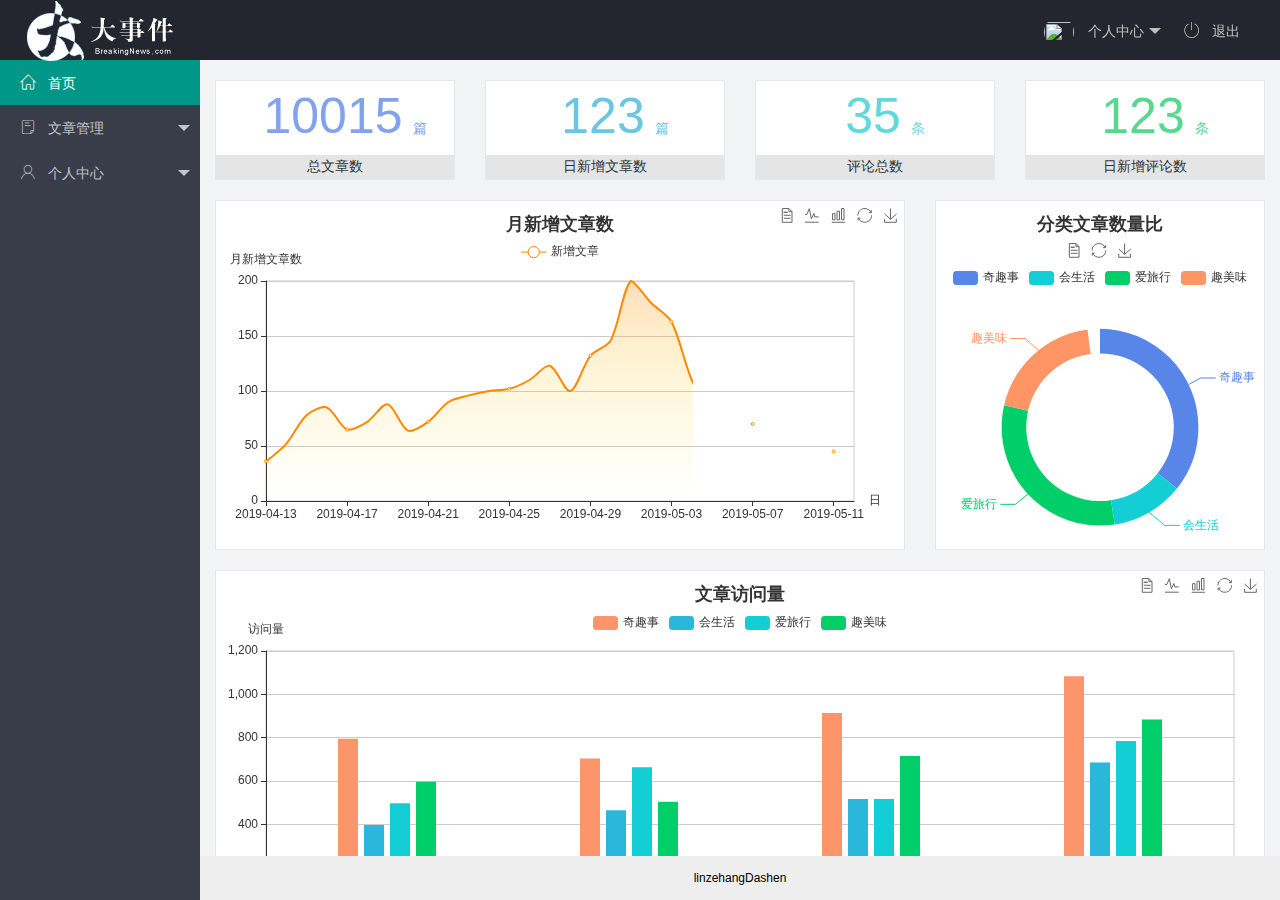
==== index.html @ eeaa628b "完成部分首页" ====
<!DOCTYPE html>
<html>

<head>
	<meta charset="utf-8">
	<meta name="viewport" content="width=device-width, initial-scale=1, maximum-scale=1">
	<title>layout 后台大布局 - Layui</title>
	<link rel="stylesheet" href="./assets/lib/layui/css/layui.css">
	<link rel="stylesheet" href="./assets/fonts/iconfont.css">
	<link rel="stylesheet" href="./assets/css/index.css">
</head>

<body class="layui-layout-body">
<div class="layui-layout layui-layout-admin">
	<div class="layui-header">
		<div class="layui-logo">
			<img src="./assets/images/logo.png" alt="">
		</div>
		<!-- 头部区域（可配合layui已有的水平导航） -->
		<ul class="layui-nav layui-layout-right">
			<li class="layui-nav-item">
				<a href="javascript:;">
					<img src="http://t.cn/RCzsdCq" class="layui-nav-img">
					个人中心
				</a>
				<dl class="layui-nav-child">
					<dd><a href="">基本资料</a></dd>
					<dd><a href="">更换头像</a></dd>
					<dd><a href="">重置密码</a></dd>
				</dl>
			</li>
			<li class="layui-nav-item">
				<a href="">
					<span class="iconfont icon-tuichu"></span>
					退出</a>
			</li>
		</ul>
	</div>

	<div class="layui-side layui-bg-black">
		<div class="layui-side-scroll">
			<!-- 左侧导航区域（可配合layui已有的垂直导航） -->
			<ul class="layui-nav layui-nav-tree" lay-filter="test" lay-shrink="all">
				<li class="layui-nav-item layui-this">
					<a href="/home/dashboard.html" target="fm">
						<span class="iconfont icon-home"></span>
						首页
					</a>
				</li>
				<li class="layui-nav-item">
					<a href="javascript:;">
						<span class="iconfont icon-16"></span>
						文章管理
					</a>
					<dl class="layui-nav-child">
						<dd><a href="javascript:;"><i class="layui-icon layui-icon-app"></i>文章类别</a></dd>
						<dd><a href="javascript:;"><i class="layui-icon layui-icon-app"></i>文章列表</a></dd>
						<dd><a href="javascript:;"><i class="layui-icon layui-icon-app"></i>发表文章</a></dd>
					</dl>
				</li>
				<li class="layui-nav-item">
					<a href="javascript:;">
						<span class="iconfont icon-user"></span>
						个人中心
					</a>
					<dl class="layui-nav-child">
						<dd><a href="javascript:;"><i class="layui-icon layui-icon-app"></i>基本资料</a></dd>
						<dd><a href="javascript:;"><i class="layui-icon layui-icon-app"></i>更换头像</a></dd>
						<dd><a href="javascript:;"><i class="layui-icon layui-icon-app"></i>重置密码</a></dd>
					</dl>
				</li>
			</ul>
		</div>
	</div>

	<div class="layui-body">
		<!-- 内容主体区域 -->
		<iframe src="./home/dashboard.html" frameborder="0" name="fm"></iframe>
	</div>

	<div class="layui-footer">
		<!-- 底部固定区域 -->
		linzehangDashen
	</div>
</div>
<script src="./assets/lib/jquery.js"></script>
<script src="./assets/lib/layui/layui.all.js"></script>
<script src="./assets/js/baseAPI.js"></script>
<script src="./assets/js/index.js"></script>
</body>

</html>
---- assets/lib/layui/css/layui.css ----
/** layui-v2.5.5 MIT License By https://www.layui.com */
 .layui-inline,img{display:inline-block;vertical-align:middle}h1,h2,h3,h4,h5,h6{font-weight:400}.layui-edge,.layui-header,.layui-inline,.layui-main{position:relative}.layui-body,.layui-edge,.layui-elip{overflow:hidden}.layui-btn,.layui-edge,.layui-inline,img{vertical-align:middle}.layui-btn,.layui-disabled,.layui-icon,.layui-unselect{-moz-user-select:none;-webkit-user-select:none;-ms-user-select:none}.layui-elip,.layui-form-checkbox span,.layui-form-pane .layui-form-label{text-overflow:ellipsis;white-space:nowrap}.layui-breadcrumb,.layui-tree-btnGroup{visibility:hidden}blockquote,body,button,dd,div,dl,dt,form,h1,h2,h3,h4,h5,h6,input,li,ol,p,pre,td,textarea,th,ul{margin:0;padding:0;-webkit-tap-highlight-color:rgba(0,0,0,0)}a:active,a:hover{outline:0}img{border:none}li{list-style:none}table{border-collapse:collapse;border-spacing:0}h4,h5,h6{font-size:100%}button,input,optgroup,option,select,textarea{font-family:inherit;font-size:inherit;font-style:inherit;font-weight:inherit;outline:0}pre{white-space:pre-wrap;white-space:-moz-pre-wrap;white-space:-pre-wrap;white-space:-o-pre-wrap;word-wrap:break-word}body{line-height:24px;font:14px Helvetica Neue,Helvetica,PingFang SC,Tahoma,Arial,sans-serif}hr{height:1px;margin:10px 0;border:0;clear:both}a{color:#333;text-decoration:none}a:hover{color:#777}a cite{font-style:normal;*cursor:pointer}.layui-border-box,.layui-border-box *{box-sizing:border-box}.layui-box,.layui-box *{box-sizing:content-box}.layui-clear{clear:both;*zoom:1}.layui-clear:after{content:'\20';clear:both;*zoom:1;display:block;height:0}.layui-inline{*display:inline;*zoom:1}.layui-edge{display:inline-block;width:0;height:0;border-width:6px;border-style:dashed;border-color:transparent}.layui-edge-top{top:-4px;border-bottom-color:#999;border-bottom-style:solid}.layui-edge-right{border-left-color:#999;border-left-style:solid}.layui-edge-bottom{top:2px;border-top-color:#999;border-top-style:solid}.layui-edge-left{border-right-color:#999;border-right-style:solid}.layui-disabled,.layui-disabled:hover{color:#d2d2d2!important;cursor:not-allowed!important}.layui-circle{border-radius:100%}.layui-show{display:block!important}.layui-hide{display:none!important}@font-face{font-family:layui-icon;src:url(../font/iconfont.eot?v=250);src:url(../font/iconfont.eot?v=250#iefix) format('embedded-opentype'),url(../font/iconfont.woff2?v=250) format('woff2'),url(../font/iconfont.woff?v=250) format('woff'),url(../font/iconfont.ttf?v=250) format('truetype'),url(../font/iconfont.svg?v=250#layui-icon) format('svg')}.layui-icon{font-family:layui-icon!important;font-size:16px;font-style:normal;-webkit-font-smoothing:antialiased;-moz-osx-font-smoothing:grayscale}.layui-icon-reply-fill:before{content:"\e611"}.layui-icon-set-fill:before{content:"\e614"}.layui-icon-menu-fill:before{content:"\e60f"}.layui-icon-search:before{content:"\e615"}.layui-icon-share:before{content:"\e641"}.layui-icon-set-sm:before{content:"\e620"}.layui-icon-engine:before{content:"\e628"}.layui-icon-close:before{content:"\1006"}.layui-icon-close-fill:before{content:"\1007"}.layui-icon-chart-screen:before{content:"\e629"}.layui-icon-star:before{content:"\e600"}.layui-icon-circle-dot:before{content:"\e617"}.layui-icon-chat:before{content:"\e606"}.layui-icon-release:before{content:"\e609"}.layui-icon-list:before{content:"\e60a"}.layui-icon-chart:before{content:"\e62c"}.layui-icon-ok-circle:before{content:"\1005"}.layui-icon-layim-theme:before{content:"\e61b"}.layui-icon-table:before{content:"\e62d"}.layui-icon-right:before{content:"\e602"}.layui-icon-left:before{content:"\e603"}.layui-icon-cart-simple:before{content:"\e698"}.layui-icon-face-cry:before{content:"\e69c"}.layui-icon-face-smile:before{content:"\e6af"}.layui-icon-survey:before{content:"\e6b2"}.layui-icon-tree:before{content:"\e62e"}.layui-icon-upload-circle:before{content:"\e62f"}.layui-icon-add-circle:before{content:"\e61f"}.layui-icon-download-circle:before{content:"\e601"}.layui-icon-templeate-1:before{content:"\e630"}.layui-icon-util:before{content:"\e631"}.layui-icon-face-surprised:before{content:"\e664"}.layui-icon-edit:before{content:"\e642"}.layui-icon-speaker:before{content:"\e645"}.layui-icon-down:before{content:"\e61a"}.layui-icon-file:before{content:"\e621"}.layui-icon-layouts:before{content:"\e632"}.layui-icon-rate-half:before{content:"\e6c9"}.layui-icon-add-circle-fine:before{content:"\e608"}.layui-icon-prev-circle:before{content:"\e633"}.layui-icon-read:before{content:"\e705"}.layui-icon-404:before{content:"\e61c"}.layui-icon-carousel:before{content:"\e634"}.layui-icon-help:before{content:"\e607"}.layui-icon-code-circle:before{content:"\e635"}.layui-icon-water:before{content:"\e636"}.layui-icon-username:before{content:"\e66f"}.layui-icon-find-fill:before{content:"\e670"}.layui-icon-about:before{content:"\e60b"}.layui-icon-location:before{content:"\e715"}.layui-icon-up:before{content:"\e619"}.layui-icon-pause:before{content:"\e651"}.layui-icon-date:before{content:"\e637"}.layui-icon-layim-uploadfile:before{content:"\e61d"}.layui-icon-delete:before{content:"\e640"}.layui-icon-play:before{content:"\e652"}.layui-icon-top:before{content:"\e604"}.layui-icon-friends:before{content:"\e612"}.layui-icon-refresh-3:before{content:"\e9aa"}.layui-icon-ok:before{content:"\e605"}.layui-icon-layer:before{content:"\e638"}.layui-icon-face-smile-fine:before{content:"\e60c"}.layui-icon-dollar:before{content:"\e659"}.layui-icon-group:before{content:"\e613"}.layui-icon-layim-download:before{content:"\e61e"}.layui-icon-picture-fine:before{content:"\e60d"}.layui-icon-link:before{content:"\e64c"}.layui-icon-diamond:before{content:"\e735"}.layui-icon-log:before{content:"\e60e"}.layui-icon-rate-solid:before{content:"\e67a"}.layui-icon-fonts-del:before{content:"\e64f"}.layui-icon-unlink:before{content:"\e64d"}.layui-icon-fonts-clear:before{content:"\e639"}.layui-icon-triangle-r:before{content:"\e623"}.layui-icon-circle:before{content:"\e63f"}.layui-icon-radio:before{content:"\e643"}.layui-icon-align-center:before{content:"\e647"}.layui-icon-align-right:before{content:"\e648"}.layui-icon-align-left:before{content:"\e649"}.layui-icon-loading-1:before{content:"\e63e"}.layui-icon-return:before{content:"\e65c"}.layui-icon-fonts-strong:before{content:"\e62b"}.layui-icon-upload:before{content:"\e67c"}.layui-icon-dialogue:before{content:"\e63a"}.layui-icon-video:before{content:"\e6ed"}.layui-icon-headset:before{content:"\e6fc"}.layui-icon-cellphone-fine:before{content:"\e63b"}.layui-icon-add-1:before{content:"\e654"}.layui-icon-face-smile-b:before{content:"\e650"}.layui-icon-fonts-html:before{content:"\e64b"}.layui-icon-form:before{content:"\e63c"}.layui-icon-cart:before{content:"\e657"}.layui-icon-camera-fill:before{content:"\e65d"}.layui-icon-tabs:before{content:"\e62a"}.layui-icon-fonts-code:before{content:"\e64e"}.layui-icon-fire:before{content:"\e756"}.layui-icon-set:before{content:"\e716"}.layui-icon-fonts-u:before{content:"\e646"}.layui-icon-triangle-d:before{content:"\e625"}.layui-icon-tips:before{content:"\e702"}.layui-icon-picture:before{content:"\e64a"}.layui-icon-more-vertical:before{content:"\e671"}.layui-icon-flag:before{content:"\e66c"}.layui-icon-loading:before{content:"\e63d"}.layui-icon-fonts-i:before{content:"\e644"}.layui-icon-refresh-1:before{content:"\e666"}.layui-icon-rmb:before{content:"\e65e"}.layui-icon-home:before{content:"\e68e"}.layui-icon-user:before{content:"\e770"}.layui-icon-notice:before{content:"\e667"}.layui-icon-login-weibo:before{content:"\e675"}.layui-icon-voice:before{content:"\e688"}.layui-icon-upload-drag:before{content:"\e681"}.layui-icon-login-qq:before{content:"\e676"}.layui-icon-snowflake:before{content:"\e6b1"}.layui-icon-file-b:before{content:"\e655"}.layui-icon-template:before{content:"\e663"}.layui-icon-auz:before{content:"\e672"}.layui-icon-console:before{content:"\e665"}.layui-icon-app:before{content:"\e653"}.layui-icon-prev:before{content:"\e65a"}.layui-icon-website:before{content:"\e7ae"}.layui-icon-next:before{content:"\e65b"}.layui-icon-component:before{content:"\e857"}.layui-icon-more:before{content:"\e65f"}.layui-icon-login-wechat:before{content:"\e677"}.layui-icon-shrink-right:before{content:"\e668"}.layui-icon-spread-left:before{content:"\e66b"}.layui-icon-camera:before{content:"\e660"}.layui-icon-note:before{content:"\e66e"}.layui-icon-refresh:before{content:"\e669"}.layui-icon-female:before{content:"\e661"}.layui-icon-male:before{content:"\e662"}.layui-icon-password:before{content:"\e673"}.layui-icon-senior:before{content:"\e674"}.layui-icon-theme:before{content:"\e66a"}.layui-icon-tread:before{content:"\e6c5"}.layui-icon-praise:before{content:"\e6c6"}.layui-icon-star-fill:before{content:"\e658"}.layui-icon-rate:before{content:"\e67b"}.layui-icon-template-1:before{content:"\e656"}.layui-icon-vercode:before{content:"\e679"}.layui-icon-cellphone:before{content:"\e678"}.layui-icon-screen-full:before{content:"\e622"}.layui-icon-screen-restore:before{content:"\e758"}.layui-icon-cols:before{content:"\e610"}.layui-icon-export:before{content:"\e67d"}.layui-icon-print:before{content:"\e66d"}.layui-icon-slider:before{content:"\e714"}.layui-icon-addition:before{content:"\e624"}.layui-icon-subtraction:before{content:"\e67e"}.layui-icon-service:before{content:"\e626"}.layui-icon-transfer:before{content:"\e691"}.layui-main{width:1140px;margin:0 auto}.layui-header{z-index:1000;height:60px}.layui-header a:hover{transition:all .5s;-webkit-transition:all .5s}.layui-side{position:fixed;left:0;top:0;bottom:0;z-index:999;width:200px;overflow-x:hidden}.layui-side-scroll{position:relative;width:220px;height:100%;overflow-x:hidden}.layui-body{position:absolute;left:200px;right:0;top:0;bottom:0;z-index:998;width:auto;overflow-y:auto;box-sizing:border-box}.layui-layout-body{overflow:hidden}.layui-layout-admin .layui-header{background-color:#23262E}.layui-layout-admin .layui-side{top:60px;width:200px;overflow-x:hidden}.layui-layout-admin .layui-body{position:fixed;top:60px;bottom:44px}.layui-layout-admin .layui-main{width:auto;margin:0 15px}.layui-layout-admin .layui-footer{position:fixed;left:200px;right:0;bottom:0;height:44px;line-height:44px;padding:0 15px;background-color:#eee}.layui-layout-admin .layui-logo{position:absolute;left:0;top:0;width:200px;height:100%;line-height:60px;text-align:center;color:#009688;font-size:16px}.layui-layout-admin .layui-header .layui-nav{background:0 0}.layui-layout-left{position:absolute!important;left:200px;top:0}.layui-layout-right{position:absolute!important;right:0;top:0}.layui-container{position:relative;margin:0 auto;padding:0 15px;box-sizing:border-box}.layui-fluid{position:relative;margin:0 auto;padding:0 15px}.layui-row:after,.layui-row:before{content:'';display:block;clear:both}.layui-col-lg1,.layui-col-lg10,.layui-col-lg11,.layui-col-lg12,.layui-col-lg2,.layui-col-lg3,.layui-col-lg4,.layui-col-lg5,.layui-col-lg6,.layui-col-lg7,.layui-col-lg8,.layui-col-lg9,.layui-col-md1,.layui-col-md10,.layui-col-md11,.layui-col-md12,.layui-col-md2,.layui-col-md3,.layui-col-md4,.layui-col-md5,.layui-col-md6,.layui-col-md7,.layui-col-md8,.layui-col-md9,.layui-col-sm1,.layui-col-sm10,.layui-col-sm11,.layui-col-sm12,.layui-col-sm2,.layui-col-sm3,.layui-col-sm4,.layui-col-sm5,.layui-col-sm6,.layui-col-sm7,.layui-col-sm8,.layui-col-sm9,.layui-col-xs1,.layui-col-xs10,.layui-col-xs11,.layui-col-xs12,.layui-col-xs2,.layui-col-xs3,.layui-col-xs4,.layui-col-xs5,.layui-col-xs6,.layui-col-xs7,.layui-col-xs8,.layui-col-xs9{position:relative;display:block;box-sizing:border-box}.layui-col-xs1,.layui-col-xs10,.layui-col-xs11,.layui-col-xs12,.layui-col-xs2,.layui-col-xs3,.layui-col-xs4,.layui-col-xs5,.layui-col-xs6,.layui-col-xs7,.layui-col-xs8,.layui-col-xs9{float:left}.layui-col-xs1{width:8.33333333%}.layui-col-xs2{width:16.66666667%}.layui-col-xs3{width:25%}.layui-col-xs4{width:33.33333333%}.layui-col-xs5{width:41.66666667%}.layui-col-xs6{width:50%}.layui-col-xs7{width:58.33333333%}.layui-col-xs8{width:66.66666667%}.layui-col-xs9{width:75%}.layui-col-xs10{width:83.33333333%}.layui-col-xs11{width:91.66666667%}.layui-col-xs12{width:100%}.layui-col-xs-offset1{margin-left:8.33333333%}.layui-col-xs-offset2{margin-left:16.66666667%}.layui-col-xs-offset3{margin-left:25%}.layui-col-xs-offset4{margin-left:33.33333333%}.layui-col-xs-offset5{margin-left:41.66666667%}.layui-col-xs-offset6{margin-left:50%}.layui-col-xs-offset7{margin-left:58.33333333%}.layui-col-xs-offset8{margin-left:66.66666667%}.layui-col-xs-offset9{margin-left:75%}.layui-col-xs-offset10{margin-left:83.33333333%}.layui-col-xs-offset11{margin-left:91.66666667%}.layui-col-xs-offset12{margin-left:100%}@media screen and (max-width:768px){.layui-hide-xs{display:none!important}.layui-show-xs-block{display:block!important}.layui-show-xs-inline{display:inline!important}.layui-show-xs-inline-block{display:inline-block!important}}@media screen and (min-width:768px){.layui-container{width:750px}.layui-hide-sm{display:none!important}.layui-show-sm-block{display:block!important}.layui-show-sm-inline{display:inline!important}.layui-show-sm-inline-block{display:inline-block!important}.layui-col-sm1,.layui-col-sm10,.layui-col-sm11,.layui-col-sm12,.layui-col-sm2,.layui-col-sm3,.layui-col-sm4,.layui-col-sm5,.layui-col-sm6,.layui-col-sm7,.layui-col-sm8,.layui-col-sm9{float:left}.layui-col-sm1{width:8.33333333%}.layui-col-sm2{width:16.66666667%}.layui-col-sm3{width:25%}.layui-col-sm4{width:33.33333333%}.layui-col-sm5{width:41.66666667%}.layui-col-sm6{width:50%}.layui-col-sm7{width:58.33333333%}.layui-col-sm8{width:66.66666667%}.layui-col-sm9{width:75%}.layui-col-sm10{width:83.33333333%}.layui-col-sm11{width:91.66666667%}.layui-col-sm12{width:100%}.layui-col-sm-offset1{margin-left:8.33333333%}.layui-col-sm-offset2{margin-left:16.66666667%}.layui-col-sm-offset3{margin-left:25%}.layui-col-sm-offset4{margin-left:33.33333333%}.layui-col-sm-offset5{margin-left:41.66666667%}.layui-col-sm-offset6{margin-left:50%}.layui-col-sm-offset7{margin-left:58.33333333%}.layui-col-sm-offset8{margin-left:66.66666667%}.layui-col-sm-offset9{margin-left:75%}.layui-col-sm-offset10{margin-left:83.33333333%}.layui-col-sm-offset11{margin-left:91.66666667%}.layui-col-sm-offset12{margin-left:100%}}@media screen and (min-width:992px){.layui-container{width:970px}.layui-hide-md{display:none!important}.layui-show-md-block{display:block!important}.layui-show-md-inline{display:inline!important}.layui-show-md-inline-block{display:inline-block!important}.layui-col-md1,.layui-col-md10,.layui-col-md11,.layui-col-md12,.layui-col-md2,.layui-col-md3,.layui-col-md4,.layui-col-md5,.layui-col-md6,.layui-col-md7,.layui-col-md8,.layui-col-md9{float:left}.layui-col-md1{width:8.33333333%}.layui-col-md2{width:16.66666667%}.layui-col-md3{width:25%}.layui-col-md4{width:33.33333333%}.layui-col-md5{width:41.66666667%}.layui-col-md6{width:50%}.layui-col-md7{width:58.33333333%}.layui-col-md8{width:66.66666667%}.layui-col-md9{width:75%}.layui-col-md10{width:83.33333333%}.layui-col-md11{width:91.66666667%}.layui-col-md12{width:100%}.layui-col-md-offset1{margin-left:8.33333333%}.layui-col-md-offset2{margin-left:16.66666667%}.layui-col-md-offset3{margin-left:25%}.layui-col-md-offset4{margin-left:33.33333333%}.layui-col-md-offset5{margin-left:41.66666667%}.layui-col-md-offset6{margin-left:50%}.layui-col-md-offset7{margin-left:58.33333333%}.layui-col-md-offset8{margin-left:66.66666667%}.layui-col-md-offset9{margin-left:75%}.layui-col-md-offset10{margin-left:83.33333333%}.layui-col-md-offset11{margin-left:91.66666667%}.layui-col-md-offset12{margin-left:100%}}@media screen and (min-width:1200px){.layui-container{width:1170px}.layui-hide-lg{display:none!important}.layui-show-lg-block{display:block!important}.layui-show-lg-inline{display:inline!important}.layui-show-lg-inline-block{display:inline-block!important}.layui-col-lg1,.layui-col-lg10,.layui-col-lg11,.layui-col-lg12,.layui-col-lg2,.layui-col-lg3,.layui-col-lg4,.layui-col-lg5,.layui-col-lg6,.layui-col-lg7,.layui-col-lg8,.layui-col-lg9{float:left}.layui-col-lg1{width:8.33333333%}.layui-col-lg2{width:16.66666667%}.layui-col-lg3{width:25%}.layui-col-lg4{width:33.33333333%}.layui-col-lg5{width:41.66666667%}.layui-col-lg6{width:50%}.layui-col-lg7{width:58.33333333%}.layui-col-lg8{width:66.66666667%}.layui-col-lg9{width:75%}.layui-col-lg10{width:83.33333333%}.layui-col-lg11{width:91.66666667%}.layui-col-lg12{width:100%}.layui-col-lg-offset1{margin-left:8.33333333%}.layui-col-lg-offset2{margin-left:16.66666667%}.layui-col-lg-offset3{margin-left:25%}.layui-col-lg-offset4{margin-left:33.33333333%}.layui-col-lg-offset5{margin-left:41.66666667%}.layui-col-lg-offset6{margin-left:50%}.layui-col-lg-offset7{margin-left:58.33333333%}.layui-col-lg-offset8{margin-left:66.66666667%}.layui-col-lg-offset9{margin-left:75%}.layui-col-lg-offset10{margin-left:83.33333333%}.layui-col-lg-offset11{margin-left:91.66666667%}.layui-col-lg-offset12{margin-left:100%}}.layui-col-space1{margin:-.5px}.layui-col-space1>*{padding:.5px}.layui-col-space3{margin:-1.5px}.layui-col-space3>*{padding:1.5px}.layui-col-space5{margin:-2.5px}.layui-col-space5>*{padding:2.5px}.layui-col-space8{margin:-3.5px}.layui-col-space8>*{padding:3.5px}.layui-col-space10{margin:-5px}.layui-col-space10>*{padding:5px}.layui-col-space12{margin:-6px}.layui-col-space12>*{padding:6px}.layui-col-space15{margin:-7.5px}.layui-col-space15>*{padding:7.5px}.layui-col-space18{margin:-9px}.layui-col-space18>*{padding:9px}.layui-col-space20{margin:-10px}.layui-col-space20>*{padding:10px}.layui-col-space22{margin:-11px}.layui-col-space22>*{padding:11px}.layui-col-space25{margin:-12.5px}.layui-col-space25>*{padding:12.5px}.layui-col-space30{margin:-15px}.layui-col-space30>*{padding:15px}.layui-btn,.layui-input,.layui-select,.layui-textarea,.layui-upload-button{outline:0;-webkit-appearance:none;transition:all .3s;-webkit-transition:all .3s;box-sizing:border-box}.layui-elem-quote{margin-bottom:10px;padding:15px;line-height:22px;border-left:5px solid #009688;border-radius:0 2px 2px 0;background-color:#f2f2f2}.layui-quote-nm{border-style:solid;border-width:1px 1px 1px 5px;background:0 0}.layui-elem-field{margin-bottom:10px;padding:0;border-width:1px;border-style:solid}.layui-elem-field legend{margin-left:20px;padding:0 10px;font-size:20px;font-weight:300}.layui-field-title{margin:10px 0 20px;border-width:1px 0 0}.layui-field-box{padding:10px 15px}.layui-field-title .layui-field-box{padding:10px 0}.layui-progress{position:relative;height:6px;border-radius:20px;background-color:#e2e2e2}.layui-progress-bar{position:absolute;left:0;top:0;width:0;max-width:100%;height:6px;border-radius:20px;text-align:right;background-color:#5FB878;transition:all .3s;-webkit-transition:all .3s}.layui-progress-big,.layui-progress-big .layui-progress-bar{height:18px;line-height:18px}.layui-progress-text{position:relative;top:-20px;line-height:18px;font-size:12px;color:#666}.layui-progress-big .layui-progress-text{position:static;padding:0 10px;color:#fff}.layui-collapse{border-width:1px;border-style:solid;border-radius:2px}.layui-colla-content,.layui-colla-item{border-top-width:1px;border-top-style:solid}.layui-colla-item:first-child{border-top:none}.layui-colla-title{position:relative;height:42px;line-height:42px;padding:0 15px 0 35px;color:#333;background-color:#f2f2f2;cursor:pointer;font-size:14px;overflow:hidden}.layui-colla-content{display:none;padding:10px 15px;line-height:22px;color:#666}.layui-colla-icon{position:absolute;left:15px;top:0;font-size:14px}.layui-card{margin-bottom:15px;border-radius:2px;background-color:#fff;box-shadow:0 1px 2px 0 rgba(0,0,0,.05)}.layui-card:last-child{margin-bottom:0}.layui-card-header{position:relative;height:42px;line-height:42px;padding:0 15px;border-bottom:1px solid #f6f6f6;color:#333;border-radius:2px 2px 0 0;font-size:14px}.layui-bg-black,.layui-bg-blue,.layui-bg-cyan,.layui-bg-green,.layui-bg-orange,.layui-bg-red{color:#fff!important}.layui-card-body{position:relative;padding:10px 15px;line-height:24px}.layui-card-body[pad15]{padding:15px}.layui-card-body[pad20]{padding:20px}.layui-card-body .layui-table{margin:5px 0}.layui-card .layui-tab{margin:0}.layui-panel-window{position:relative;padding:15px;border-radius:0;border-top:5px solid #E6E6E6;background-color:#fff}.layui-auxiliar-moving{position:fixed;left:0;right:0;top:0;bottom:0;width:100%;height:100%;background:0 0;z-index:9999999999}.layui-form-label,.layui-form-mid,.layui-form-select,.layui-input-block,.layui-input-inline,.layui-textarea{position:relative}.layui-bg-red{background-color:#FF5722!important}.layui-bg-orange{background-color:#FFB800!important}.layui-bg-green{background-color:#009688!important}.layui-bg-cyan{background-color:#2F4056!important}.layui-bg-blue{background-color:#1E9FFF!important}.layui-bg-black{background-color:#393D49!important}.layui-bg-gray{background-color:#eee!important;color:#666!important}.layui-badge-rim,.layui-colla-content,.layui-colla-item,.layui-collapse,.layui-elem-field,.layui-form-pane .layui-form-item[pane],.layui-form-pane .layui-form-label,.layui-input,.layui-layedit,.layui-layedit-tool,.layui-quote-nm,.layui-select,.layui-tab-bar,.layui-tab-card,.layui-tab-title,.layui-tab-title .layui-this:after,.layui-textarea{border-color:#e6e6e6}.layui-timeline-item:before,hr{background-color:#e6e6e6}.layui-text{line-height:22px;font-size:14px;color:#666}.layui-text h1,.layui-text h2,.layui-text h3{font-weight:500;color:#333}.layui-text h1{font-size:30px}.layui-text h2{font-size:24px}.layui-text h3{font-size:18px}.layui-text a:not(.layui-btn){color:#01AAED}.layui-text a:not(.layui-btn):hover{text-decoration:underline}.layui-text ul{padding:5px 0 5px 15px}.layui-text ul li{margin-top:5px;list-style-type:disc}.layui-text em,.layui-word-aux{color:#999!important;padding:0 5px!important}.layui-btn{display:inline-block;height:38px;line-height:38px;padding:0 18px;background-color:#009688;color:#fff;white-space:nowrap;text-align:center;font-size:14px;border:none;border-radius:2px;cursor:pointer}.layui-btn:hover{opacity:.8;filter:alpha(opacity=80);color:#fff}.layui-btn:active{opacity:1;filter:alpha(opacity=100)}.layui-btn+.layui-btn{margin-left:10px}.layui-btn-container{font-size:0}.layui-btn-container .layui-btn{margin-right:10px;margin-bottom:10px}.layui-btn-container .layui-btn+.layui-btn{margin-left:0}.layui-table .layui-btn-container .layui-btn{margin-bottom:9px}.layui-btn-radius{border-radius:100px}.layui-btn .layui-icon{margin-right:3px;font-size:18px;vertical-align:bottom;vertical-align:middle\9}.layui-btn-primary{border:1px solid #C9C9C9;background-color:#fff;color:#555}.layui-btn-primary:hover{border-color:#009688;color:#333}.layui-btn-normal{background-color:#1E9FFF}.layui-btn-warm{background-color:#FFB800}.layui-btn-danger{background-color:#FF5722}.layui-btn-checked{background-color:#5FB878}.layui-btn-disabled,.layui-btn-disabled:active,.layui-btn-disabled:hover{border:1px solid #e6e6e6;background-color:#FBFBFB;color:#C9C9C9;cursor:not-allowed;opacity:1}.layui-btn-lg{height:44px;line-height:44px;padding:0 25px;font-size:16px}.layui-btn-sm{height:30px;line-height:30px;padding:0 10px;font-size:12px}.layui-btn-sm i{font-size:16px!important}.layui-btn-xs{height:22px;line-height:22px;padding:0 5px;font-size:12px}.layui-btn-xs i{font-size:14px!important}.layui-btn-group{display:inline-block;vertical-align:middle;font-size:0}.layui-btn-group .layui-btn{margin-left:0!important;margin-right:0!important;border-left:1px solid rgba(255,255,255,.5);border-radius:0}.layui-btn-group .layui-btn-primary{border-left:none}.layui-btn-group .layui-btn-primary:hover{border-color:#C9C9C9;color:#009688}.layui-btn-group .layui-btn:first-child{border-left:none;border-radius:2px 0 0 2px}.layui-btn-group .layui-btn-primary:first-child{border-left:1px solid #c9c9c9}.layui-btn-group .layui-btn:last-child{border-radius:0 2px 2px 0}.layui-btn-group .layui-btn+.layui-btn{margin-left:0}.layui-btn-group+.layui-btn-group{margin-left:10px}.layui-btn-fluid{width:100%}.layui-input,.layui-select,.layui-textarea{height:38px;line-height:1.3;line-height:38px\9;border-width:1px;border-style:solid;background-color:#fff;border-radius:2px}.layui-input::-webkit-input-placeholder,.layui-select::-webkit-input-placeholder,.layui-textarea::-webkit-input-placeholder{line-height:1.3}.layui-input,.layui-textarea{display:block;width:100%;padding-left:10px}.layui-input:hover,.layui-textarea:hover{border-color:#D2D2D2!important}.layui-input:focus,.layui-textarea:focus{border-color:#C9C9C9!important}.layui-textarea{min-height:100px;height:auto;line-height:20px;padding:6px 10px;resize:vertical}.layui-select{padding:0 10px}.layui-form input[type=checkbox],.layui-form input[type=radio],.layui-form select{display:none}.layui-form [lay-ignore]{display:initial}.layui-form-item{margin-bottom:15px;clear:both;*zoom:1}.layui-form-item:after{content:'\20';clear:both;*zoom:1;display:block;height:0}.layui-form-label{float:left;display:block;padding:9px 15px;width:80px;font-weight:400;line-height:20px;text-align:right}.layui-form-label-col{display:block;float:none;padding:9px 0;line-height:20px;text-align:left}.layui-form-item .layui-inline{margin-bottom:5px;margin-right:10px}.layui-input-block{margin-left:110px;min-height:36px}.layui-input-inline{display:inline-block;vertical-align:middle}.layui-form-item .layui-input-inline{float:left;width:190px;margin-right:10px}.layui-form-text .layui-input-inline{width:auto}.layui-form-mid{float:left;display:block;padding:9px 0!important;line-height:20px;margin-right:10px}.layui-form-danger+.layui-form-select .layui-input,.layui-form-danger:focus{border-color:#FF5722!important}.layui-form-select .layui-input{padding-right:30px;cursor:pointer}.layui-form-select .layui-edge{position:absolute;right:10px;top:50%;margin-top:-3px;cursor:pointer;border-width:6px;border-top-color:#c2c2c2;border-top-style:solid;transition:all .3s;-webkit-transition:all .3s}.layui-form-select dl{display:none;position:absolute;left:0;top:42px;padding:5px 0;z-index:899;min-width:100%;border:1px solid #d2d2d2;max-height:300px;overflow-y:auto;background-color:#fff;border-radius:2px;box-shadow:0 2px 4px rgba(0,0,0,.12);box-sizing:border-box}.layui-form-select dl dd,.layui-form-select dl dt{padding:0 10px;line-height:36px;white-space:nowrap;overflow:hidden;text-overflow:ellipsis}.layui-form-select dl dt{font-size:12px;color:#999}.layui-form-select dl dd{cursor:pointer}.layui-form-select dl dd:hover{background-color:#f2f2f2;-webkit-transition:.5s all;transition:.5s all}.layui-form-select .layui-select-group dd{padding-left:20px}.layui-form-select dl dd.layui-select-tips{padding-left:10px!important;color:#999}.layui-form-select dl dd.layui-this{background-color:#5FB878;color:#fff}.layui-form-checkbox,.layui-form-select dl dd.layui-disabled{background-color:#fff}.layui-form-selected dl{display:block}.layui-form-checkbox,.layui-form-checkbox *,.layui-form-switch{display:inline-block;vertical-align:middle}.layui-form-selected .layui-edge{margin-top:-9px;-webkit-transform:rotate(180deg);transform:rotate(180deg);margin-top:-3px\9}:root .layui-form-selected .layui-edge{margin-top:-9px\0/IE9}.layui-form-selectup dl{top:auto;bottom:42px}.layui-select-none{margin:5px 0;text-align:center;color:#999}.layui-select-disabled .layui-disabled{border-color:#eee!important}.layui-select-disabled .layui-edge{border-top-color:#d2d2d2}.layui-form-checkbox{position:relative;height:30px;line-height:30px;margin-right:10px;padding-right:30px;cursor:pointer;font-size:0;-webkit-transition:.1s linear;transition:.1s linear;box-sizing:border-box}.layui-form-checkbox span{padding:0 10px;height:100%;font-size:14px;border-radius:2px 0 0 2px;background-color:#d2d2d2;color:#fff;overflow:hidden}.layui-form-checkbox:hover span{background-color:#c2c2c2}.layui-form-checkbox i{position:absolute;right:0;top:0;width:30px;height:28px;border:1px solid #d2d2d2;border-left:none;border-radius:0 2px 2px 0;color:#fff;font-size:20px;text-align:center}.layui-form-checkbox:hover i{border-color:#c2c2c2;color:#c2c2c2}.layui-form-checked,.layui-form-checked:hover{border-color:#5FB878}.layui-form-checked span,.layui-form-checked:hover span{background-color:#5FB878}.layui-form-checked i,.layui-form-checked:hover i{color:#5FB878}.layui-form-item .layui-form-checkbox{margin-top:4px}.layui-form-checkbox[lay-skin=primary]{height:auto!important;line-height:normal!important;min-width:18px;min-height:18px;border:none!important;margin-right:0;padding-left:28px;padding-right:0;background:0 0}.layui-form-checkbox[lay-skin=primary] span{padding-left:0;padding-right:15px;line-height:18px;background:0 0;color:#666}.layui-form-checkbox[lay-skin=primary] i{right:auto;left:0;width:16px;height:16px;line-height:16px;border:1px solid #d2d2d2;font-size:12px;border-radius:2px;background-color:#fff;-webkit-transition:.1s linear;transition:.1s linear}.layui-form-checkbox[lay-skin=primary]:hover i{border-color:#5FB878;color:#fff}.layui-form-checked[lay-skin=primary] i{border-color:#5FB878!important;background-color:#5FB878;color:#fff}.layui-checkbox-disbaled[lay-skin=primary] span{background:0 0!important;color:#c2c2c2}.layui-checkbox-disbaled[lay-skin=primary]:hover i{border-color:#d2d2d2}.layui-form-item .layui-form-checkbox[lay-skin=primary]{margin-top:10px}.layui-form-switch{position:relative;height:22px;line-height:22px;min-width:35px;padding:0 5px;margin-top:8px;border:1px solid #d2d2d2;border-radius:20px;cursor:pointer;background-color:#fff;-webkit-transition:.1s linear;transition:.1s linear}.layui-form-switch i{position:absolute;left:5px;top:3px;width:16px;height:16px;border-radius:20px;background-color:#d2d2d2;-webkit-transition:.1s linear;transition:.1s linear}.layui-form-switch em{position:relative;top:0;width:25px;margin-left:21px;padding:0!important;text-align:center!important;color:#999!important;font-style:normal!important;font-size:12px}.layui-form-onswitch{border-color:#5FB878;background-color:#5FB878}.layui-checkbox-disbaled,.layui-checkbox-disbaled i{border-color:#e2e2e2!important}.layui-form-onswitch i{left:100%;margin-left:-21px;background-color:#fff}.layui-form-onswitch em{margin-left:5px;margin-right:21px;color:#fff!important}.layui-checkbox-disbaled span{background-color:#e2e2e2!important}.layui-checkbox-disbaled:hover i{color:#fff!important}[lay-radio]{display:none}.layui-form-radio,.layui-form-radio *{display:inline-block;vertical-align:middle}.layui-form-radio{line-height:28px;margin:6px 10px 0 0;padding-right:10px;cursor:pointer;font-size:0}.layui-form-radio *{font-size:14px}.layui-form-radio>i{margin-right:8px;font-size:22px;color:#c2c2c2}.layui-form-radio>i:hover,.layui-form-radioed>i{color:#5FB878}.layui-radio-disbaled>i{color:#e2e2e2!important}.layui-form-pane .layui-form-label{width:110px;padding:8px 15px;height:38px;line-height:20px;border-width:1px;border-style:solid;border-radius:2px 0 0 2px;text-align:center;background-color:#FBFBFB;overflow:hidden;box-sizing:border-box}.layui-form-pane .layui-input-inline{margin-left:-1px}.layui-form-pane .layui-input-block{margin-left:110px;left:-1px}.layui-form-pane .layui-input{border-radius:0 2px 2px 0}.layui-form-pane .layui-form-text .layui-form-label{float:none;width:100%;border-radius:2px;box-sizing:border-box;text-align:left}.layui-form-pane .layui-form-text .layui-input-inline{display:block;margin:0;top:-1px;clear:both}.layui-form-pane .layui-form-text .layui-input-block{margin:0;left:0;top:-1px}.layui-form-pane .layui-form-text .layui-textarea{min-height:100px;border-radius:0 0 2px 2px}.layui-form-pane .layui-form-checkbox{margin:4px 0 4px 10px}.layui-form-pane .layui-form-radio,.layui-form-pane .layui-form-switch{margin-top:6px;margin-left:10px}.layui-form-pane .layui-form-item[pane]{position:relative;border-width:1px;border-style:solid}.layui-form-pane .layui-form-item[pane] .layui-form-label{position:absolute;left:0;top:0;height:100%;border-width:0 1px 0 0}.layui-form-pane .layui-form-item[pane] .layui-input-inline{margin-left:110px}@media screen and (max-width:450px){.layui-form-item .layui-form-label{text-overflow:ellipsis;overflow:hidden;white-space:nowrap}.layui-form-item .layui-inline{display:block;margin-right:0;margin-bottom:20px;clear:both}.layui-form-item .layui-inline:after{content:'\20';clear:both;display:block;height:0}.layui-form-item .layui-input-inline{display:block;float:none;left:-3px;width:auto;margin:0 0 10px 112px}.layui-form-item .layui-input-inline+.layui-form-mid{margin-left:110px;top:-5px;padding:0}.layui-form-item .layui-form-checkbox{margin-right:5px;margin-bottom:5px}}.layui-layedit{border-width:1px;border-style:solid;border-radius:2px}.layui-layedit-tool{padding:3px 5px;border-bottom-width:1px;border-bottom-style:solid;font-size:0}.layedit-tool-fixed{position:fixed;top:0;border-top:1px solid #e2e2e2}.layui-layedit-tool .layedit-tool-mid,.layui-layedit-tool .layui-icon{display:inline-block;vertical-align:middle;text-align:center;font-size:14px}.layui-layedit-tool .layui-icon{position:relative;width:32px;height:30px;line-height:30px;margin:3px 5px;color:#777;cursor:pointer;border-radius:2px}.layui-layedit-tool .layui-icon:hover{color:#393D49}.layui-layedit-tool .layui-icon:active{color:#000}.layui-layedit-tool .layedit-tool-active{background-color:#e2e2e2;color:#000}.layui-layedit-tool .layui-disabled,.layui-layedit-tool .layui-disabled:hover{color:#d2d2d2;cursor:not-allowed}.layui-layedit-tool .layedit-tool-mid{width:1px;height:18px;margin:0 10px;background-color:#d2d2d2}.layedit-tool-html{width:50px!important;font-size:30px!important}.layedit-tool-b,.layedit-tool-code,.layedit-tool-help{font-size:16px!important}.layedit-tool-d,.layedit-tool-face,.layedit-tool-image,.layedit-tool-unlink{font-size:18px!important}.layedit-tool-image input{position:absolute;font-size:0;left:0;top:0;width:100%;height:100%;opacity:.01;filter:Alpha(opacity=1);cursor:pointer}.layui-layedit-iframe iframe{display:block;width:100%}#LAY_layedit_code{overflow:hidden}.layui-laypage{display:inline-block;*display:inline;*zoom:1;vertical-align:middle;margin:10px 0;font-size:0}.layui-laypage>a:first-child,.layui-laypage>a:first-child em{border-radius:2px 0 0 2px}.layui-laypage>a:last-child,.layui-laypage>a:last-child em{border-radius:0 2px 2px 0}.layui-laypage>:first-child{margin-left:0!important}.layui-laypage>:last-child{margin-right:0!important}.layui-laypage a,.layui-laypage button,.layui-laypage input,.layui-laypage select,.layui-laypage span{border:1px solid #e2e2e2}.layui-laypage a,.layui-laypage span{display:inline-block;*display:inline;*zoom:1;vertical-align:middle;padding:0 15px;height:28px;line-height:28px;margin:0 -1px 5px 0;background-color:#fff;color:#333;font-size:12px}.layui-flow-more a *,.layui-laypage input,.layui-table-view select[lay-ignore]{display:inline-block}.layui-laypage a:hover{color:#009688}.layui-laypage em{font-style:normal}.layui-laypage .layui-laypage-spr{color:#999;font-weight:700}.layui-laypage a{text-decoration:none}.layui-laypage .layui-laypage-curr{position:relative}.layui-laypage .layui-laypage-curr em{position:relative;color:#fff}.layui-laypage .layui-laypage-curr .layui-laypage-em{position:absolute;left:-1px;top:-1px;padding:1px;width:100%;height:100%;background-color:#009688}.layui-laypage-em{border-radius:2px}.layui-laypage-next em,.layui-laypage-prev em{font-family:Sim sun;font-size:16px}.layui-laypage .layui-laypage-count,.layui-laypage .layui-laypage-limits,.layui-laypage .layui-laypage-refresh,.layui-laypage .layui-laypage-skip{margin-left:10px;margin-right:10px;padding:0;border:none}.layui-laypage .layui-laypage-limits,.layui-laypage .layui-laypage-refresh{vertical-align:top}.layui-laypage .layui-laypage-refresh i{font-size:18px;cursor:pointer}.layui-laypage select{height:22px;padding:3px;border-radius:2px;cursor:pointer}.layui-laypage .layui-laypage-skip{height:30px;line-height:30px;color:#999}.layui-laypage button,.layui-laypage input{height:30px;line-height:30px;border-radius:2px;vertical-align:top;background-color:#fff;box-sizing:border-box}.layui-laypage input{width:40px;margin:0 10px;padding:0 3px;text-align:center}.layui-laypage input:focus,.layui-laypage select:focus{border-color:#009688!important}.layui-laypage button{margin-left:10px;padding:0 10px;cursor:pointer}.layui-table,.layui-table-view{margin:10px 0}.layui-flow-more{margin:10px 0;text-align:center;color:#999;font-size:14px}.layui-flow-more a{height:32px;line-height:32px}.layui-flow-more a *{vertical-align:top}.layui-flow-more a cite{padding:0 20px;border-radius:3px;background-color:#eee;color:#333;font-style:normal}.layui-flow-more a cite:hover{opacity:.8}.layui-flow-more a i{font-size:30px;color:#737383}.layui-table{width:100%;background-color:#fff;color:#666}.layui-table tr{transition:all .3s;-webkit-transition:all .3s}.layui-table th{text-align:left;font-weight:400}.layui-table tbody tr:hover,.layui-table thead tr,.layui-table-click,.layui-table-header,.layui-table-hover,.layui-table-mend,.layui-table-patch,.layui-table-tool,.layui-table-total,.layui-table-total tr,.layui-table[lay-even] tr:nth-child(even){background-color:#f2f2f2}.layui-table td,.layui-table th,.layui-table-col-set,.layui-table-fixed-r,.layui-table-grid-down,.layui-table-header,.layui-table-page,.layui-table-tips-main,.layui-table-tool,.layui-table-total,.layui-table-view,.layui-table[lay-skin=line],.layui-table[lay-skin=row]{border-width:1px;border-style:solid;border-color:#e6e6e6}.layui-table td,.layui-table th{position:relative;padding:9px 15px;min-height:20px;line-height:20px;font-size:14px}.layui-table[lay-skin=line] td,.layui-table[lay-skin=line] th{border-width:0 0 1px}.layui-table[lay-skin=row] td,.layui-table[lay-skin=row] th{border-width:0 1px 0 0}.layui-table[lay-skin=nob] td,.layui-table[lay-skin=nob] th{border:none}.layui-table img{max-width:100px}.layui-table[lay-size=lg] td,.layui-table[lay-size=lg] th{padding:15px 30px}.layui-table-view .layui-table[lay-size=lg] .layui-table-cell{height:40px;line-height:40px}.layui-table[lay-size=sm] td,.layui-table[lay-size=sm] th{font-size:12px;padding:5px 10px}.layui-table-view .layui-table[lay-size=sm] .layui-table-cell{height:20px;line-height:20px}.layui-table[lay-data]{display:none}.layui-table-box{position:relative;overflow:hidden}.layui-table-view .layui-table{position:relative;width:auto;margin:0}.layui-table-view .layui-table[lay-skin=line]{border-width:0 1px 0 0}.layui-table-view .layui-table[lay-skin=row]{border-width:0 0 1px}.layui-table-view .layui-table td,.layui-table-view .layui-table th{padding:5px 0;border-top:none;border-left:none}.layui-table-view .layui-table th.layui-unselect .layui-table-cell span{cursor:pointer}.layui-table-view .layui-table td{cursor:default}.layui-table-view .layui-table td[data-edit=text]{cursor:text}.layui-table-view .layui-form-checkbox[lay-skin=primary] i{width:18px;height:18px}.layui-table-view .layui-form-radio{line-height:0;padding:0}.layui-table-view .layui-form-radio>i{margin:0;font-size:20px}.layui-table-init{position:absolute;left:0;top:0;width:100%;height:100%;text-align:center;z-index:110}.layui-table-init .layui-icon{position:absolute;left:50%;top:50%;margin:-15px 0 0 -15px;font-size:30px;color:#c2c2c2}.layui-table-header{border-width:0 0 1px;overflow:hidden}.layui-table-header .layui-table{margin-bottom:-1px}.layui-table-tool .layui-inline[lay-event]{position:relative;width:26px;height:26px;padding:5px;line-height:16px;margin-right:10px;text-align:center;color:#333;border:1px solid #ccc;cursor:pointer;-webkit-transition:.5s all;transition:.5s all}.layui-table-tool .layui-inline[lay-event]:hover{border:1px solid #999}.layui-table-tool-temp{padding-right:120px}.layui-table-tool-self{position:absolute;right:17px;top:10px}.layui-table-tool .layui-table-tool-self .layui-inline[lay-event]{margin:0 0 0 10px}.layui-table-tool-panel{position:absolute;top:29px;left:-1px;padding:5px 0;min-width:150px;min-height:40px;border:1px solid #d2d2d2;text-align:left;overflow-y:auto;background-color:#fff;box-shadow:0 2px 4px rgba(0,0,0,.12)}.layui-table-cell,.layui-table-tool-panel li{overflow:hidden;text-overflow:ellipsis;white-space:nowrap}.layui-table-tool-panel li{padding:0 10px;line-height:30px;-webkit-transition:.5s all;transition:.5s all}.layui-table-tool-panel li .layui-form-checkbox[lay-skin=primary]{width:100%;padding-left:28px}.layui-table-tool-panel li:hover{background-color:#f2f2f2}.layui-table-tool-panel li .layui-form-checkbox[lay-skin=primary] i{position:absolute;left:0;top:0}.layui-table-tool-panel li .layui-form-checkbox[lay-skin=primary] span{padding:0}.layui-table-tool .layui-table-tool-self .layui-table-tool-panel{left:auto;right:-1px}.layui-table-col-set{position:absolute;right:0;top:0;width:20px;height:100%;border-width:0 0 0 1px;background-color:#fff}.layui-table-sort{width:10px;height:20px;margin-left:5px;cursor:pointer!important}.layui-table-sort .layui-edge{position:absolute;left:5px;border-width:5px}.layui-table-sort .layui-table-sort-asc{top:3px;border-top:none;border-bottom-style:solid;border-bottom-color:#b2b2b2}.layui-table-sort .layui-table-sort-asc:hover{border-bottom-color:#666}.layui-table-sort .layui-table-sort-desc{bottom:5px;border-bottom:none;border-top-style:solid;border-top-color:#b2b2b2}.layui-table-sort .layui-table-sort-desc:hover{border-top-color:#666}.layui-table-sort[lay-sort=asc] .layui-table-sort-asc{border-bottom-color:#000}.layui-table-sort[lay-sort=desc] .layui-table-sort-desc{border-top-color:#000}.layui-table-cell{height:28px;line-height:28px;padding:0 15px;position:relative;box-sizing:border-box}.layui-table-cell .layui-form-checkbox[lay-skin=primary]{top:-1px;padding:0}.layui-table-cell .layui-table-link{color:#01AAED}.laytable-cell-checkbox,.laytable-cell-numbers,.laytable-cell-radio,.laytable-cell-space{padding:0;text-align:center}.layui-table-body{position:relative;overflow:auto;margin-right:-1px;margin-bottom:-1px}.layui-table-body .layui-none{line-height:26px;padding:15px;text-align:center;color:#999}.layui-table-fixed{position:absolute;left:0;top:0;z-index:101}.layui-table-fixed .layui-table-body{overflow:hidden}.layui-table-fixed-l{box-shadow:0 -1px 8px rgba(0,0,0,.08)}.layui-table-fixed-r{left:auto;right:-1px;border-width:0 0 0 1px;box-shadow:-1px 0 8px rgba(0,0,0,.08)}.layui-table-fixed-r .layui-table-header{position:relative;overflow:visible}.layui-table-mend{position:absolute;right:-49px;top:0;height:100%;width:50px}.layui-table-tool{position:relative;z-index:890;width:100%;min-height:50px;line-height:30px;padding:10px 15px;border-width:0 0 1px}.layui-table-tool .layui-btn-container{margin-bottom:-10px}.layui-table-page,.layui-table-total{border-width:1px 0 0;margin-bottom:-1px;overflow:hidden}.layui-table-page{position:relative;width:100%;padding:7px 7px 0;height:41px;font-size:12px;white-space:nowrap}.layui-table-page>div{height:26px}.layui-table-page .layui-laypage{margin:0}.layui-table-page .layui-laypage a,.layui-table-page .layui-laypage span{height:26px;line-height:26px;margin-bottom:10px;border:none;background:0 0}.layui-table-page .layui-laypage a,.layui-table-page .layui-laypage span.layui-laypage-curr{padding:0 12px}.layui-table-page .layui-laypage span{margin-left:0;padding:0}.layui-table-page .layui-laypage .layui-laypage-prev{margin-left:-7px!important}.layui-table-page .layui-laypage .layui-laypage-curr .layui-laypage-em{left:0;top:0;padding:0}.layui-table-page .layui-laypage button,.layui-table-page .layui-laypage input{height:26px;line-height:26px}.layui-table-page .layui-laypage input{width:40px}.layui-table-page .layui-laypage button{padding:0 10px}.layui-table-page select{height:18px}.layui-table-patch .layui-table-cell{padding:0;width:30px}.layui-table-edit{position:absolute;left:0;top:0;width:100%;height:100%;padding:0 14px 1px;border-radius:0;box-shadow:1px 1px 20px rgba(0,0,0,.15)}.layui-table-edit:focus{border-color:#5FB878!important}select.layui-table-edit{padding:0 0 0 10px;border-color:#C9C9C9}.layui-table-view .layui-form-checkbox,.layui-table-view .layui-form-radio,.layui-table-view .layui-form-switch{top:0;margin:0;box-sizing:content-box}.layui-table-view .layui-form-checkbox{top:-1px;height:26px;line-height:26px}.layui-table-view .layui-form-checkbox i{height:26px}.layui-table-grid .layui-table-cell{overflow:visible}.layui-table-grid-down{position:absolute;top:0;right:0;width:26px;height:100%;padding:5px 0;border-width:0 0 0 1px;text-align:center;background-color:#fff;color:#999;cursor:pointer}.layui-table-grid-down .layui-icon{position:absolute;top:50%;left:50%;margin:-8px 0 0 -8px}.layui-table-grid-down:hover{background-color:#fbfbfb}body .layui-table-tips .layui-layer-content{background:0 0;padding:0;box-shadow:0 1px 6px rgba(0,0,0,.12)}.layui-table-tips-main{margin:-44px 0 0 -1px;max-height:150px;padding:8px 15px;font-size:14px;overflow-y:scroll;background-color:#fff;color:#666}.layui-table-tips-c{position:absolute;right:-3px;top:-13px;width:20px;height:20px;padding:3px;cursor:pointer;background-color:#666;border-radius:50%;color:#fff}.layui-table-tips-c:hover{background-color:#777}.layui-table-tips-c:before{position:relative;right:-2px}.layui-upload-file{display:none!important;opacity:.01;filter:Alpha(opacity=1)}.layui-upload-drag,.layui-upload-form,.layui-upload-wrap{display:inline-block}.layui-upload-list{margin:10px 0}.layui-upload-choose{padding:0 10px;color:#999}.layui-upload-drag{position:relative;padding:30px;border:1px dashed #e2e2e2;background-color:#fff;text-align:center;cursor:pointer;color:#999}.layui-upload-drag .layui-icon{font-size:50px;color:#009688}.layui-upload-drag[lay-over]{border-color:#009688}.layui-upload-iframe{position:absolute;width:0;height:0;border:0;visibility:hidden}.layui-upload-wrap{position:relative;vertical-align:middle}.layui-upload-wrap .layui-upload-file{display:block!important;position:absolute;left:0;top:0;z-index:10;font-size:100px;width:100%;height:100%;opacity:.01;filter:Alpha(opacity=1);cursor:pointer}.layui-transfer-active,.layui-transfer-box{display:inline-block;vertical-align:middle}.layui-transfer-box,.layui-transfer-header,.layui-transfer-search{border-width:0;border-style:solid;border-color:#e6e6e6}.layui-transfer-box{position:relative;border-width:1px;width:200px;height:360px;border-radius:2px;background-color:#fff}.layui-transfer-box .layui-form-checkbox{width:100%;margin:0!important}.layui-transfer-header{height:38px;line-height:38px;padding:0 10px;border-bottom-width:1px}.layui-transfer-search{position:relative;padding:10px;border-bottom-width:1px}.layui-transfer-search .layui-input{height:32px;padding-left:30px;font-size:12px}.layui-transfer-search .layui-icon-search{position:absolute;left:20px;top:50%;margin-top:-8px;color:#666}.layui-transfer-active{margin:0 15px}.layui-transfer-active .layui-btn{display:block;margin:0;padding:0 15px;background-color:#5FB878;border-color:#5FB878;color:#fff}.layui-transfer-active .layui-btn-disabled{background-color:#FBFBFB;border-color:#e6e6e6;color:#C9C9C9}.layui-transfer-active .layui-btn:first-child{margin-bottom:15px}.layui-transfer-active .layui-btn .layui-icon{margin:0;font-size:14px!important}.layui-transfer-data{padding:5px 0;overflow:auto}.layui-transfer-data li{height:32px;line-height:32px;padding:0 10px}.layui-transfer-data li:hover{background-color:#f2f2f2;transition:.5s all}.layui-transfer-data .layui-none{padding:15px 10px;text-align:center;color:#999}.layui-nav{position:relative;padding:0 20px;background-color:#393D49;color:#fff;border-radius:2px;font-size:0;box-sizing:border-box}.layui-nav *{font-size:14px}.layui-nav .layui-nav-item{position:relative;display:inline-block;*display:inline;*zoom:1;vertical-align:middle;line-height:60px}.layui-nav .layui-nav-item a{display:block;padding:0 20px;color:#fff;color:rgba(255,255,255,.7);transition:all .3s;-webkit-transition:all .3s}.layui-nav .layui-this:after,.layui-nav-bar,.layui-nav-tree .layui-nav-itemed:after{position:absolute;left:0;top:0;width:0;height:5px;background-color:#5FB878;transition:all .2s;-webkit-transition:all .2s}.layui-nav-bar{z-index:1000}.layui-nav .layui-nav-item a:hover,.layui-nav .layui-this a{color:#fff}.layui-nav .layui-this:after{content:'';top:auto;bottom:0;width:100%}.layui-nav-img{width:30px;height:30px;margin-right:10px;border-radius:50%}.layui-nav .layui-nav-more{content:'';width:0;height:0;border-style:solid dashed dashed;border-color:#fff transparent transparent;overflow:hidden;cursor:pointer;transition:all .2s;-webkit-transition:all .2s;position:absolute;top:50%;right:3px;margin-top:-3px;border-width:6px;border-top-color:rgba(255,255,255,.7)}.layui-nav .layui-nav-mored,.layui-nav-itemed>a .layui-nav-more{margin-top:-9px;border-style:dashed dashed solid;border-color:transparent transparent #fff}.layui-nav-child{display:none;position:absolute;left:0;top:65px;min-width:100%;line-height:36px;padding:5px 0;box-shadow:0 2px 4px rgba(0,0,0,.12);border:1px solid #d2d2d2;background-color:#fff;z-index:100;border-radius:2px;white-space:nowrap}.layui-nav .layui-nav-child a{color:#333}.layui-nav .layui-nav-child a:hover{background-color:#f2f2f2;color:#000}.layui-nav-child dd{position:relative}.layui-nav .layui-nav-child dd.layui-this a,.layui-nav-child dd.layui-this{background-color:#5FB878;color:#fff}.layui-nav-child dd.layui-this:after{display:none}.layui-nav-tree{width:200px;padding:0}.layui-nav-tree .layui-nav-item{display:block;width:100%;line-height:45px}.layui-nav-tree .layui-nav-item a{position:relative;height:45px;line-height:45px;text-overflow:ellipsis;overflow:hidden;white-space:nowrap}.layui-nav-tree .layui-nav-item a:hover{background-color:#4E5465}.layui-nav-tree .layui-nav-bar{width:5px;height:0;background-color:#009688}.layui-nav-tree .layui-nav-child dd.layui-this,.layui-nav-tree .layui-nav-child dd.layui-this a,.layui-nav-tree .layui-this,.layui-nav-tree .layui-this>a,.layui-nav-tree .layui-this>a:hover{background-color:#009688;color:#fff}.layui-nav-tree .layui-this:after{display:none}.layui-nav-itemed>a,.layui-nav-tree .layui-nav-title a,.layui-nav-tree .layui-nav-title a:hover{color:#fff!important}.layui-nav-tree .layui-nav-child{position:relative;z-index:0;top:0;border:none;box-shadow:none}.layui-nav-tree .layui-nav-child a{height:40px;line-height:40px;color:#fff;color:rgba(255,255,255,.7)}.layui-nav-tree .layui-nav-child,.layui-nav-tree .layui-nav-child a:hover{background:0 0;color:#fff}.layui-nav-tree .layui-nav-more{right:10px}.layui-nav-itemed>.layui-nav-child{display:block;padding:0;background-color:rgba(0,0,0,.3)!important}.layui-nav-itemed>.layui-nav-child>.layui-this>.layui-nav-child{display:block}.layui-nav-side{position:fixed;top:0;bottom:0;left:0;overflow-x:hidden;z-index:999}.layui-bg-blue .layui-nav-bar,.layui-bg-blue .layui-nav-itemed:after,.layui-bg-blue .layui-this:after{background-color:#93D1FF}.layui-bg-blue .layui-nav-child dd.layui-this{background-color:#1E9FFF}.layui-bg-blue .layui-nav-itemed>a,.layui-nav-tree.layui-bg-blue .layui-nav-title a,.layui-nav-tree.layui-bg-blue .layui-nav-title a:hover{background-color:#007DDB!important}.layui-breadcrumb{font-size:0}.layui-breadcrumb>*{font-size:14px}.layui-breadcrumb a{color:#999!important}.layui-breadcrumb a:hover{color:#5FB878!important}.layui-breadcrumb a cite{color:#666;font-style:normal}.layui-breadcrumb span[lay-separator]{margin:0 10px;color:#999}.layui-tab{margin:10px 0;text-align:left!important}.layui-tab[overflow]>.layui-tab-title{overflow:hidden}.layui-tab-title{position:relative;left:0;height:40px;white-space:nowrap;font-size:0;border-bottom-width:1px;border-bottom-style:solid;transition:all .2s;-webkit-transition:all .2s}.layui-tab-title li{display:inline-block;*display:inline;*zoom:1;vertical-align:middle;font-size:14px;transition:all .2s;-webkit-transition:all .2s;position:relative;line-height:40px;min-width:65px;padding:0 15px;text-align:center;cursor:pointer}.layui-tab-title li a{display:block}.layui-tab-title .layui-this{color:#000}.layui-tab-title .layui-this:after{position:absolute;left:0;top:0;content:'';width:100%;height:41px;border-width:1px;border-style:solid;border-bottom-color:#fff;border-radius:2px 2px 0 0;box-sizing:border-box;pointer-events:none}.layui-tab-bar{position:absolute;right:0;top:0;z-index:10;width:30px;height:39px;line-height:39px;border-width:1px;border-style:solid;border-radius:2px;text-align:center;background-color:#fff;cursor:pointer}.layui-tab-bar .layui-icon{position:relative;display:inline-block;top:3px;transition:all .3s;-webkit-transition:all .3s}.layui-tab-item{display:none}.layui-tab-more{padding-right:30px;height:auto!important;white-space:normal!important}.layui-tab-more li.layui-this:after{border-bottom-color:#e2e2e2;border-radius:2px}.layui-tab-more .layui-tab-bar .layui-icon{top:-2px;top:3px\9;-webkit-transform:rotate(180deg);transform:rotate(180deg)}:root .layui-tab-more .layui-tab-bar .layui-icon{top:-2px\0/IE9}.layui-tab-content{padding:10px}.layui-tab-title li .layui-tab-close{position:relative;display:inline-block;width:18px;height:18px;line-height:20px;margin-left:8px;top:1px;text-align:center;font-size:14px;color:#c2c2c2;transition:all .2s;-webkit-transition:all .2s}.layui-tab-title li .layui-tab-close:hover{border-radius:2px;background-color:#FF5722;color:#fff}.layui-tab-brief>.layui-tab-title .layui-this{color:#009688}.layui-tab-brief>.layui-tab-more li.layui-this:after,.layui-tab-brief>.layui-tab-title .layui-this:after{border:none;border-radius:0;border-bottom:2px solid #5FB878}.layui-tab-brief[overflow]>.layui-tab-title .layui-this:after{top:-1px}.layui-tab-card{border-width:1px;border-style:solid;border-radius:2px;box-shadow:0 2px 5px 0 rgba(0,0,0,.1)}.layui-tab-card>.layui-tab-title{background-color:#f2f2f2}.layui-tab-card>.layui-tab-title li{margin-right:-1px;margin-left:-1px}.layui-tab-card>.layui-tab-title .layui-this{background-color:#fff}.layui-tab-card>.layui-tab-title .layui-this:after{border-top:none;border-width:1px;border-bottom-color:#fff}.layui-tab-card>.layui-tab-title .layui-tab-bar{height:40px;line-height:40px;border-radius:0;border-top:none;border-right:none}.layui-tab-card>.layui-tab-more .layui-this{background:0 0;color:#5FB878}.layui-tab-card>.layui-tab-more .layui-this:after{border:none}.layui-timeline{padding-left:5px}.layui-timeline-item{position:relative;padding-bottom:20px}.layui-timeline-axis{position:absolute;left:-5px;top:0;z-index:10;width:20px;height:20px;line-height:20px;background-color:#fff;color:#5FB878;border-radius:50%;text-align:center;cursor:pointer}.layui-timeline-axis:hover{color:#FF5722}.layui-timeline-item:before{content:'';position:absolute;left:5px;top:0;z-index:0;width:1px;height:100%}.layui-timeline-item:last-child:before{display:none}.layui-timeline-item:first-child:before{display:block}.layui-timeline-content{padding-left:25px}.layui-timeline-title{position:relative;margin-bottom:10px}.layui-badge,.layui-badge-dot,.layui-badge-rim{position:relative;display:inline-block;padding:0 6px;font-size:12px;text-align:center;background-color:#FF5722;color:#fff;border-radius:2px}.layui-badge{height:18px;line-height:18px}.layui-badge-dot{width:8px;height:8px;padding:0;border-radius:50%}.layui-badge-rim{height:18px;line-height:18px;border-width:1px;border-style:solid;background-color:#fff;color:#666}.layui-btn .layui-badge,.layui-btn .layui-badge-dot{margin-left:5px}.layui-nav .layui-badge,.layui-nav .layui-badge-dot{position:absolute;top:50%;margin:-8px 6px 0}.layui-tab-title .layui-badge,.layui-tab-title .layui-badge-dot{left:5px;top:-2px}.layui-carousel{position:relative;left:0;top:0;background-color:#f8f8f8}.layui-carousel>[carousel-item]{position:relative;width:100%;height:100%;overflow:hidden}.layui-carousel>[carousel-item]:before{position:absolute;content:'\e63d';left:50%;top:50%;width:100px;line-height:20px;margin:-10px 0 0 -50px;text-align:center;color:#c2c2c2;font-family:layui-icon!important;font-size:30px;font-style:normal;-webkit-font-smoothing:antialiased;-moz-osx-font-smoothing:grayscale}.layui-carousel>[carousel-item]>*{display:none;position:absolute;left:0;top:0;width:100%;height:100%;background-color:#f8f8f8;transition-duration:.3s;-webkit-transition-duration:.3s}.layui-carousel-updown>*{-webkit-transition:.3s ease-in-out up;transition:.3s ease-in-out up}.layui-carousel-arrow{display:none\9;opacity:0;position:absolute;left:10px;top:50%;margin-top:-18px;width:36px;height:36px;line-height:36px;text-align:center;font-size:20px;border:0;border-radius:50%;background-color:rgba(0,0,0,.2);color:#fff;-webkit-transition-duration:.3s;transition-duration:.3s;cursor:pointer}.layui-carousel-arrow[lay-type=add]{left:auto!important;right:10px}.layui-carousel:hover .layui-carousel-arrow[lay-type=add],.layui-carousel[lay-arrow=always] .layui-carousel-arrow[lay-type=add]{right:20px}.layui-carousel[lay-arrow=always] .layui-carousel-arrow{opacity:1;left:20px}.layui-carousel[lay-arrow=none] .layui-carousel-arrow{display:none}.layui-carousel-arrow:hover,.layui-carousel-ind ul:hover{background-color:rgba(0,0,0,.35)}.layui-carousel:hover .layui-carousel-arrow{display:block\9;opacity:1;left:20px}.layui-carousel-ind{position:relative;top:-35px;width:100%;line-height:0!important;text-align:center;font-size:0}.layui-carousel[lay-indicator=outside]{margin-bottom:30px}.layui-carousel[lay-indicator=outside] .layui-carousel-ind{top:10px}.layui-carousel[lay-indicator=outside] .layui-carousel-ind ul{background-color:rgba(0,0,0,.5)}.layui-carousel[lay-indicator=none] .layui-carousel-ind{display:none}.layui-carousel-ind ul{display:inline-block;padding:5px;background-color:rgba(0,0,0,.2);border-radius:10px;-webkit-transition-duration:.3s;transition-duration:.3s}.layui-carousel-ind li{display:inline-block;width:10px;height:10px;margin:0 3px;font-size:14px;background-color:#e2e2e2;background-color:rgba(255,255,255,.5);border-radius:50%;cursor:pointer;-webkit-transition-duration:.3s;transition-duration:.3s}.layui-carousel-ind li:hover{background-color:rgba(255,255,255,.7)}.layui-carousel-ind li.layui-this{background-color:#fff}.layui-carousel>[carousel-item]>.layui-carousel-next,.layui-carousel>[carousel-item]>.layui-carousel-prev,.layui-carousel>[carousel-item]>.layui-this{display:block}.layui-carousel>[carousel-item]>.layui-this{left:0}.layui-carousel>[carousel-item]>.layui-carousel-prev{left:-100%}.layui-carousel>[carousel-item]>.layui-carousel-next{left:100%}.layui-carousel>[carousel-item]>.layui-carousel-next.layui-carousel-left,.layui-carousel>[carousel-item]>.layui-carousel-prev.layui-carousel-right{left:0}.layui-carousel>[carousel-item]>.layui-this.layui-carousel-left{left:-100%}.layui-carousel>[carousel-item]>.layui-this.layui-carousel-right{left:100%}.layui-carousel[lay-anim=updown] .layui-carousel-arrow{left:50%!important;top:20px;margin:0 0 0 -18px}.layui-carousel[lay-anim=updown]>[carousel-item]>*,.layui-carousel[lay-anim=fade]>[carousel-item]>*{left:0!important}.layui-carousel[lay-anim=updown] .layui-carousel-arrow[lay-type=add]{top:auto!important;bottom:20px}.layui-carousel[lay-anim=updown] .layui-carousel-ind{position:absolute;top:50%;right:20px;width:auto;height:auto}.layui-carousel[lay-anim=updown] .layui-carousel-ind ul{padding:3px 5px}.layui-carousel[lay-anim=updown] .layui-carousel-ind li{display:block;margin:6px 0}.layui-carousel[lay-anim=updown]>[carousel-item]>.layui-this{top:0}.layui-carousel[lay-anim=updown]>[carousel-item]>.layui-carousel-prev{top:-100%}.layui-carousel[lay-anim=updown]>[carousel-item]>.layui-carousel-next{top:100%}.layui-carousel[lay-anim=updown]>[carousel-item]>.layui-carousel-next.layui-carousel-left,.layui-carousel[lay-anim=updown]>[carousel-item]>.layui-carousel-prev.layui-carousel-right{top:0}.layui-carousel[lay-anim=updown]>[carousel-item]>.layui-this.layui-carousel-left{top:-100%}.layui-carousel[lay-anim=updown]>[carousel-item]>.layui-this.layui-carousel-right{top:100%}.layui-carousel[lay-anim=fade]>[carousel-item]>.layui-carousel-next,.layui-carousel[lay-anim=fade]>[carousel-item]>.layui-carousel-prev{opacity:0}.layui-carousel[lay-anim=fade]>[carousel-item]>.layui-carousel-next.layui-carousel-left,.layui-carousel[lay-anim=fade]>[carousel-item]>.layui-carousel-prev.layui-carousel-right{opacity:1}.layui-carousel[lay-anim=fade]>[carousel-item]>.layui-this.layui-carousel-left,.layui-carousel[lay-anim=fade]>[carousel-item]>.layui-this.layui-carousel-right{opacity:0}.layui-fixbar{position:fixed;right:15px;bottom:15px;z-index:999999}.layui-fixbar li{width:50px;height:50px;line-height:50px;margin-bottom:1px;text-align:center;cursor:pointer;font-size:30px;background-color:#9F9F9F;color:#fff;border-radius:2px;opacity:.95}.layui-fixbar li:hover{opacity:.85}.layui-fixbar li:active{opacity:1}.layui-fixbar .layui-fixbar-top{display:none;font-size:40px}body .layui-util-face{border:none;background:0 0}body .layui-util-face .layui-layer-content{padding:0;background-color:#fff;color:#666;box-shadow:none}.layui-util-face .layui-layer-TipsG{display:none}.layui-util-face ul{position:relative;width:372px;padding:10px;border:1px solid #D9D9D9;background-color:#fff;box-shadow:0 0 20px rgba(0,0,0,.2)}.layui-util-face ul li{cursor:pointer;float:left;border:1px solid #e8e8e8;height:22px;width:26px;overflow:hidden;margin:-1px 0 0 -1px;padding:4px 2px;text-align:center}.layui-util-face ul li:hover{position:relative;z-index:2;border:1px solid #eb7350;background:#fff9ec}.layui-code{position:relative;margin:10px 0;padding:15px;line-height:20px;border:1px solid #ddd;border-left-width:6px;background-color:#F2F2F2;color:#333;font-family:Courier New;font-size:12px}.layui-rate,.layui-rate *{display:inline-block;vertical-align:middle}.layui-rate{padding:10px 5px 10px 0;font-size:0}.layui-rate li i.layui-icon{font-size:20px;color:#FFB800;margin-right:5px;transition:all .3s;-webkit-transition:all .3s}.layui-rate li i:hover{cursor:pointer;transform:scale(1.12);-webkit-transform:scale(1.12)}.layui-rate[readonly] li i:hover{cursor:default;transform:scale(1)}.layui-colorpicker{width:26px;height:26px;border:1px solid #e6e6e6;padding:5px;border-radius:2px;line-height:24px;display:inline-block;cursor:pointer;transition:all .3s;-webkit-transition:all .3s}.layui-colorpicker:hover{border-color:#d2d2d2}.layui-colorpicker.layui-colorpicker-lg{width:34px;height:34px;line-height:32px}.layui-colorpicker.layui-colorpicker-sm{width:24px;height:24px;line-height:22px}.layui-colorpicker.layui-colorpicker-xs{width:22px;height:22px;line-height:20px}.layui-colorpicker-trigger-bgcolor{display:block;background:url([data-uri]);border-radius:2px}.layui-colorpicker-trigger-span{display:block;height:100%;box-sizing:border-box;border:1px solid rgba(0,0,0,.15);border-radius:2px;text-align:center}.layui-colorpicker-trigger-i{display:inline-block;color:#FFF;font-size:12px}.layui-colorpicker-trigger-i.layui-icon-close{color:#999}.layui-colorpicker-main{position:absolute;z-index:66666666;width:280px;padding:7px;background:#FFF;border:1px solid #d2d2d2;border-radius:2px;box-shadow:0 2px 4px rgba(0,0,0,.12)}.layui-colorpicker-main-wrapper{height:180px;position:relative}.layui-colorpicker-basis{width:260px;height:100%;position:relative}.layui-colorpicker-basis-white{width:100%;height:100%;position:absolute;top:0;left:0;background:linear-gradient(90deg,#FFF,hsla(0,0%,100%,0))}.layui-colorpicker-basis-black{width:100%;height:100%;position:absolute;top:0;left:0;background:linear-gradient(0deg,#000,transparent)}.layui-colorpicker-basis-cursor{width:10px;height:10px;border:1px solid #FFF;border-radius:50%;position:absolute;top:-3px;right:-3px;cursor:pointer}.layui-colorpicker-side{position:absolute;top:0;right:0;width:12px;height:100%;background:linear-gradient(red,#FF0,#0F0,#0FF,#00F,#F0F,red)}.layui-colorpicker-side-slider{width:100%;height:5px;box-shadow:0 0 1px #888;box-sizing:border-box;background:#FFF;border-radius:1px;border:1px solid #f0f0f0;cursor:pointer;position:absolute;left:0}.layui-colorpicker-main-alpha{display:none;height:12px;margin-top:7px;background:url([data-uri])}.layui-colorpicker-alpha-bgcolor{height:100%;position:relative}.layui-colorpicker-alpha-slider{width:5px;height:100%;box-shadow:0 0 1px #888;box-sizing:border-box;background:#FFF;border-radius:1px;border:1px solid #f0f0f0;cursor:pointer;position:absolute;top:0}.layui-colorpicker-main-pre{padding-top:7px;font-size:0}.layui-colorpicker-pre{width:20px;height:20px;border-radius:2px;display:inline-block;margin-left:6px;margin-bottom:7px;cursor:pointer}.layui-colorpicker-pre:nth-child(11n+1){margin-left:0}.layui-colorpicker-pre-isalpha{background:url([data-uri])}.layui-colorpicker-pre.layui-this{box-shadow:0 0 3px 2px rgba(0,0,0,.15)}.layui-colorpicker-pre>div{height:100%;border-radius:2px}.layui-colorpicker-main-input{text-align:right;padding-top:7px}.layui-colorpicker-main-input .layui-btn-container .layui-btn{margin:0 0 0 10px}.layui-colorpicker-main-input div.layui-inline{float:left;margin-right:10px;font-size:14px}.layui-colorpicker-main-input input.layui-input{width:150px;height:30px;color:#666}.layui-slider{height:4px;background:#e2e2e2;border-radius:3px;position:relative;cursor:pointer}.layui-slider-bar{border-radius:3px;position:absolute;height:100%}.layui-slider-step{position:absolute;top:0;width:4px;height:4px;border-radius:50%;background:#FFF;-webkit-transform:translateX(-50%);transform:translateX(-50%)}.layui-slider-wrap{width:36px;height:36px;position:absolute;top:-16px;-webkit-transform:translateX(-50%);transform:translateX(-50%);z-index:10;text-align:center}.layui-slider-wrap-btn{width:12px;height:12px;border-radius:50%;background:#FFF;display:inline-block;vertical-align:middle;cursor:pointer;transition:.3s}.layui-slider-wrap:after{content:"";height:100%;display:inline-block;vertical-align:middle}.layui-slider-wrap-btn.layui-slider-hover,.layui-slider-wrap-btn:hover{transform:scale(1.2)}.layui-slider-wrap-btn.layui-disabled:hover{transform:scale(1)!important}.layui-slider-tips{position:absolute;top:-42px;z-index:66666666;white-space:nowrap;display:none;-webkit-transform:translateX(-50%);transform:translateX(-50%);color:#FFF;background:#000;border-radius:3px;height:25px;line-height:25px;padding:0 10px}.layui-slider-tips:after{content:'';position:absolute;bottom:-12px;left:50%;margin-left:-6px;width:0;height:0;border-width:6px;border-style:solid;border-color:#000 transparent transparent}.layui-slider-input{width:70px;height:32px;border:1px solid #e6e6e6;border-radius:3px;font-size:16px;line-height:32px;position:absolute;right:0;top:-15px}.layui-slider-input-btn{display:none;position:absolute;top:0;right:0;width:20px;height:100%;border-left:1px solid #d2d2d2}.layui-slider-input-btn i{cursor:pointer;position:absolute;right:0;bottom:0;width:20px;height:50%;font-size:12px;line-height:16px;text-align:center;color:#999}.layui-slider-input-btn i:first-child{top:0;border-bottom:1px solid #d2d2d2}.layui-slider-input-txt{height:100%;font-size:14px}.layui-slider-input-txt input{height:100%;border:none}.layui-slider-input-btn i:hover{color:#009688}.layui-slider-vertical{width:4px;margin-left:34px}.layui-slider-vertical .layui-slider-bar{width:4px}.layui-slider-vertical .layui-slider-step{top:auto;left:0;-webkit-transform:translateY(50%);transform:translateY(50%)}.layui-slider-vertical .layui-slider-wrap{top:auto;left:-16px;-webkit-transform:translateY(50%);transform:translateY(50%)}.layui-slider-vertical .layui-slider-tips{top:auto;left:2px}@media \0screen{.layui-slider-wrap-btn{margin-left:-20px}.layui-slider-vertical .layui-slider-wrap-btn{margin-left:0;margin-bottom:-20px}.layui-slider-vertical .layui-slider-tips{margin-left:-8px}.layui-slider>span{margin-left:8px}}.layui-tree{line-height:22px}.layui-tree .layui-form-checkbox{margin:0!important}.layui-tree-set{width:100%;position:relative}.layui-tree-pack{display:none;padding-left:20px;position:relative}.layui-tree-iconClick,.layui-tree-main{display:inline-block;vertical-align:middle}.layui-tree-line .layui-tree-pack{padding-left:27px}.layui-tree-line .layui-tree-set .layui-tree-set:after{content:'';position:absolute;top:14px;left:-9px;width:17px;height:0;border-top:1px dotted #c0c4cc}.layui-tree-entry{position:relative;padding:3px 0;height:20px;white-space:nowrap}.layui-tree-entry:hover{background-color:#eee}.layui-tree-line .layui-tree-entry:hover{background-color:rgba(0,0,0,0)}.layui-tree-line .layui-tree-entry:hover .layui-tree-txt{color:#999;text-decoration:underline;transition:.3s}.layui-tree-main{cursor:pointer;padding-right:10px}.layui-tree-line .layui-tree-set:before{content:'';position:absolute;top:0;left:-9px;width:0;height:100%;border-left:1px dotted #c0c4cc}.layui-tree-line .layui-tree-set.layui-tree-setLineShort:before{height:13px}.layui-tree-line .layui-tree-set.layui-tree-setHide:before{height:0}.layui-tree-iconClick{position:relative;height:20px;line-height:20px;margin:0 10px;color:#c0c4cc}.layui-tree-icon{height:12px;line-height:12px;width:12px;text-align:center;border:1px solid #c0c4cc}.layui-tree-iconClick .layui-icon{font-size:18px}.layui-tree-icon .layui-icon{font-size:12px;color:#666}.layui-tree-iconArrow{padding:0 5px}.layui-tree-iconArrow:after{content:'';position:absolute;left:4px;top:3px;z-index:100;width:0;height:0;border-width:5px;border-style:solid;border-color:transparent transparent transparent #c0c4cc;transition:.5s}.layui-tree-btnGroup,.layui-tree-editInput{position:relative;vertical-align:middle;display:inline-block}.layui-tree-spread>.layui-tree-entry>.layui-tree-iconClick>.layui-tree-iconArrow:after{transform:rotate(90deg) translate(3px,4px)}.layui-tree-txt{display:inline-block;vertical-align:middle;color:#555}.layui-tree-search{margin-bottom:15px;color:#666}.layui-tree-btnGroup .layui-icon{display:inline-block;vertical-align:middle;padding:0 2px;cursor:pointer}.layui-tree-btnGroup .layui-icon:hover{color:#999;transition:.3s}.layui-tree-entry:hover .layui-tree-btnGroup{visibility:visible}.layui-tree-editInput{height:20px;line-height:20px;padding:0 3px;border:none;background-color:rgba(0,0,0,.05)}.layui-tree-emptyText{text-align:center;color:#999}.layui-anim{-webkit-animation-duration:.3s;animation-duration:.3s;-webkit-animation-fill-mode:both;animation-fill-mode:both}.layui-anim.layui-icon{display:inline-block}.layui-anim-loop{-webkit-animation-iteration-count:infinite;animation-iteration-count:infinite}.layui-trans,.layui-trans a{transition:all .3s;-webkit-transition:all .3s}@-webkit-keyframes layui-rotate{from{-webkit-transform:rotate(0)}to{-webkit-transform:rotate(360deg)}}@keyframes layui-rotate{from{transform:rotate(0)}to{transform:rotate(360deg)}}.layui-anim-rotate{-webkit-animation-name:layui-rotate;animation-name:layui-rotate;-webkit-animation-duration:1s;animation-duration:1s;-webkit-animation-timing-function:linear;animation-timing-function:linear}@-webkit-keyframes layui-up{from{-webkit-transform:translate3d(0,100%,0);opacity:.3}to{-webkit-transform:translate3d(0,0,0);opacity:1}}@keyframes layui-up{from{transform:translate3d(0,100%,0);opacity:.3}to{transform:translate3d(0,0,0);opacity:1}}.layui-anim-up{-webkit-animation-name:layui-up;animation-name:layui-up}@-webkit-keyframes layui-upbit{from{-webkit-transform:translate3d(0,30px,0);opacity:.3}to{-webkit-transform:translate3d(0,0,0);opacity:1}}@keyframes layui-upbit{from{transform:translate3d(0,30px,0);opacity:.3}to{transform:translate3d(0,0,0);opacity:1}}.layui-anim-upbit{-webkit-animation-name:layui-upbit;animation-name:layui-upbit}@-webkit-keyframes layui-scale{0%{opacity:.3;-webkit-transform:scale(.5)}100%{opacity:1;-webkit-transform:scale(1)}}@keyframes layui-scale{0%{opacity:.3;-ms-transform:scale(.5);transform:scale(.5)}100%{opacity:1;-ms-transform:scale(1);transform:scale(1)}}.layui-anim-scale{-webkit-animation-name:layui-scale;animation-name:layui-scale}@-webkit-keyframes layui-scale-spring{0%{opacity:.5;-webkit-transform:scale(.5)}80%{opacity:.8;-webkit-transform:scale(1.1)}100%{opacity:1;-webkit-transform:scale(1)}}@keyframes layui-scale-spring{0%{opacity:.5;transform:scale(.5)}80%{opacity:.8;transform:scale(1.1)}100%{opacity:1;transform:scale(1)}}.layui-anim-scaleSpring{-webkit-animation-name:layui-scale-spring;animation-name:layui-scale-spring}@-webkit-keyframes layui-fadein{0%{opacity:0}100%{opacity:1}}@keyframes layui-fadein{0%{opacity:0}100%{opacity:1}}.layui-anim-fadein{-webkit-animation-name:layui-fadein;animation-name:layui-fadein}@-webkit-keyframes layui-fadeout{0%{opacity:1}100%{opacity:0}}@keyframes layui-fadeout{0%{opacity:1}100%{opacity:0}}.layui-anim-fadeout{-webkit-animation-name:layui-fadeout;animation-name:layui-fadeout}
---- assets/fonts/iconfont.css ----
@font-face {font-family: "iconfont";
  src: url('iconfont.eot?t=1576139966484'); /* IE9 */
  src: url('iconfont.eot?t=1576139966484#iefix') format('embedded-opentype'), /* IE6-IE8 */
  url('[data-uri]') format('woff2'),
  url('iconfont.woff?t=1576139966484') format('woff'),
  url('iconfont.ttf?t=1576139966484') format('truetype'), /* chrome, firefox, opera, Safari, Android, iOS 4.2+ */
  url('iconfont.svg?t=1576139966484#iconfont') format('svg'); /* iOS 4.1- */
}

.iconfont {
  font-family: "iconfont" !important;
  font-size: 16px;
  font-style: normal;
  -webkit-font-smoothing: antialiased;
  -moz-osx-font-smoothing: grayscale;
}

.icon-home:before {
  content: "\e6a9";
}

.icon-user:before {
  content: "\e614";
}

.icon-pinglun:before {
  content: "\e616";
}

.icon-tuichu:before {
  content: "\e865";
}

.icon-16:before {
  content: "\e615";
}
---- assets/css/index.css ----
.layui-footer {
    text-align: center;
    font-size: 12px;
}

.iconfont {
    margin-right: 8px;
    font-size: 16px;
}

.layui-icon-app {
    margin-left: 16px;
    margin-right: 8px;
}

.layui-body {
    overflow: hidden;
}

iframe {
    width: 100%;
    height: 100%;
}

/*兼容版本低得浏览器*/
a {
    transition: none !important;
}
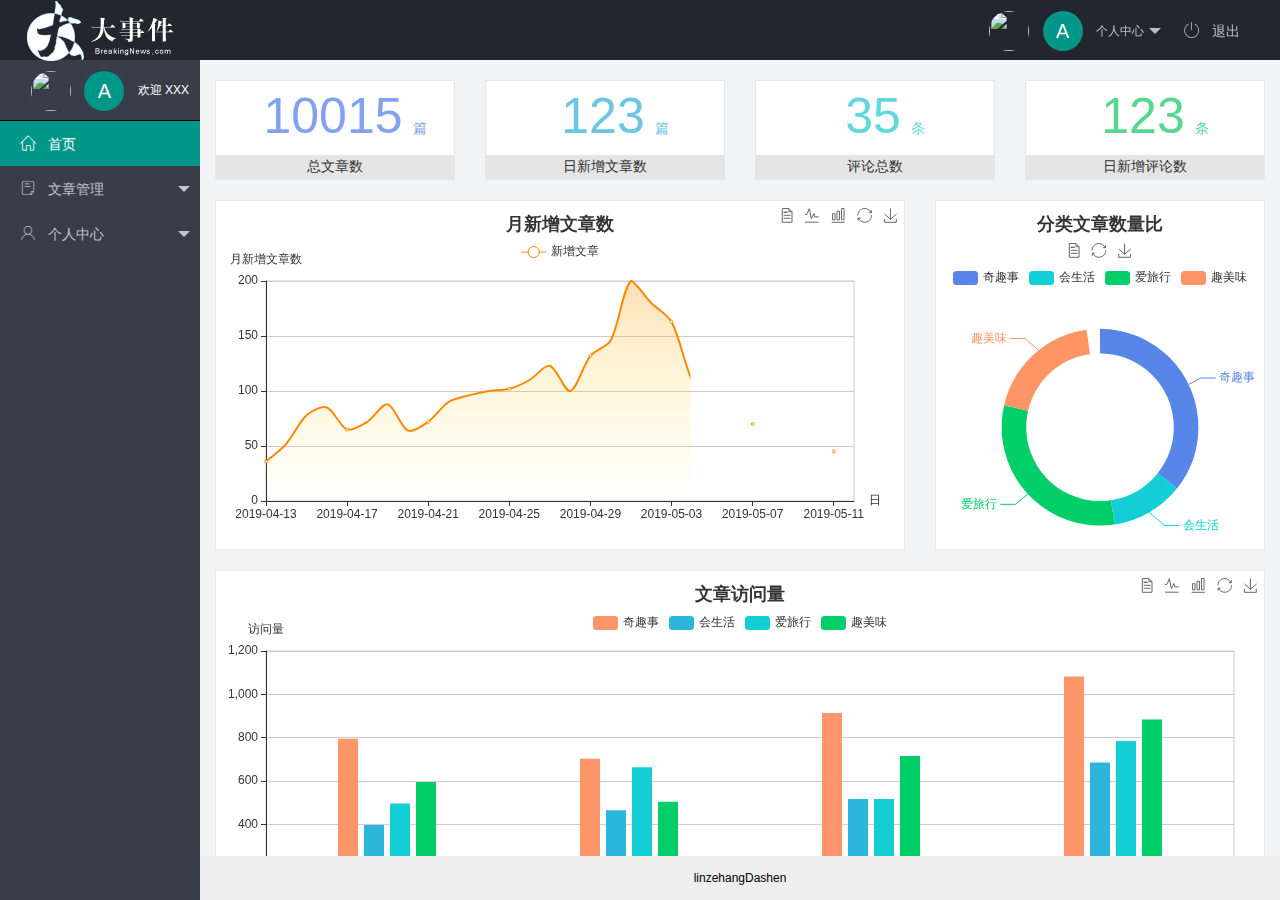
==== commit cd41e4b8: "完成后台首页渲染" ====
--- a/index.html
+++ b/index.html
@@ -19,8 +19,10 @@
 		<!-- 头部区域（可配合layui已有的水平导航） -->
 		<ul class="layui-nav layui-layout-right">
 			<li class="layui-nav-item">
-				<a href="javascript:;">
+<!--				顶部头像区域-->
+				<a href="javascript:;" class="userinfo">
 					<img src="http://t.cn/RCzsdCq" class="layui-nav-img">
+					<span class="text-avatar">A</span>
 					个人中心
 				</a>
 				<dl class="layui-nav-child">
@@ -39,6 +41,12 @@
 
 	<div class="layui-side layui-bg-black">
 		<div class="layui-side-scroll">
+<!--			侧边头像区域-->
+			<div class="userinfo">
+				<img src="http://t.cn/RCzsdCq" class="layui-nav-img">
+				<span class="text-avatar">A</span>
+				<span id="welcome">欢迎 XXX</span>
+			</div>
 			<!-- 左侧导航区域（可配合layui已有的垂直导航） -->
 			<ul class="layui-nav layui-nav-tree" lay-filter="test" lay-shrink="all">
 				<li class="layui-nav-item layui-this">
--- a/assets/css/index.css
+++ b/assets/css/index.css
@@ -25,4 +25,35 @@
 /*兼容版本低得浏览器*/
 a {
     transition: none !important;
+}
+
+.userinfo {
+    height: 60px;
+    line-height: 60px;
+    text-align: center;
+    font-size: 12px;
+    user-select: none;
+}
+
+.layui-side-scroll .userinfo {
+    border-bottom: 1px solid #000;
+}
+
+.layui-nav-img{
+    width: 40px;
+    height: 40px;
+}
+
+.text-avatar{
+    display: inline-block;
+    width: 40px;
+    height: 40px;
+    border-radius: 50%;
+    background-color: #009688;
+    text-align: center;
+    line-height: 40px;
+    font-size: 20px;
+    vertical-align: middle;
+    margin-right: 10px;
+    color: #fff;
 }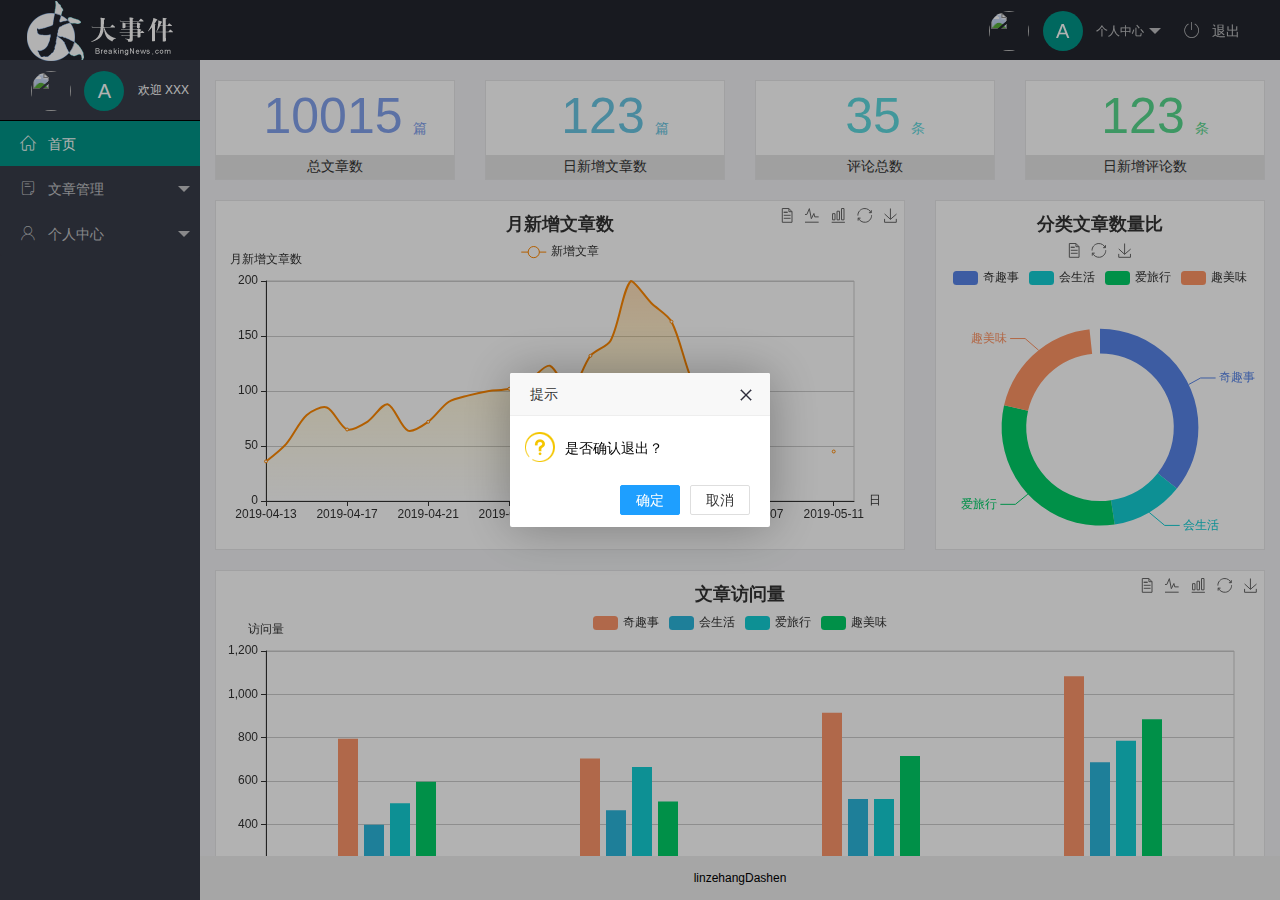
==== commit d1999a1a: "退出功能" ====
--- a/index.html
+++ b/index.html
@@ -32,7 +32,7 @@
 				</dl>
 			</li>
 			<li class="layui-nav-item">
-				<a href="">
+				<a href="javascript:;" id="btnLogout">
 					<span class="iconfont icon-tuichu"></span>
 					退出</a>
 			</li>
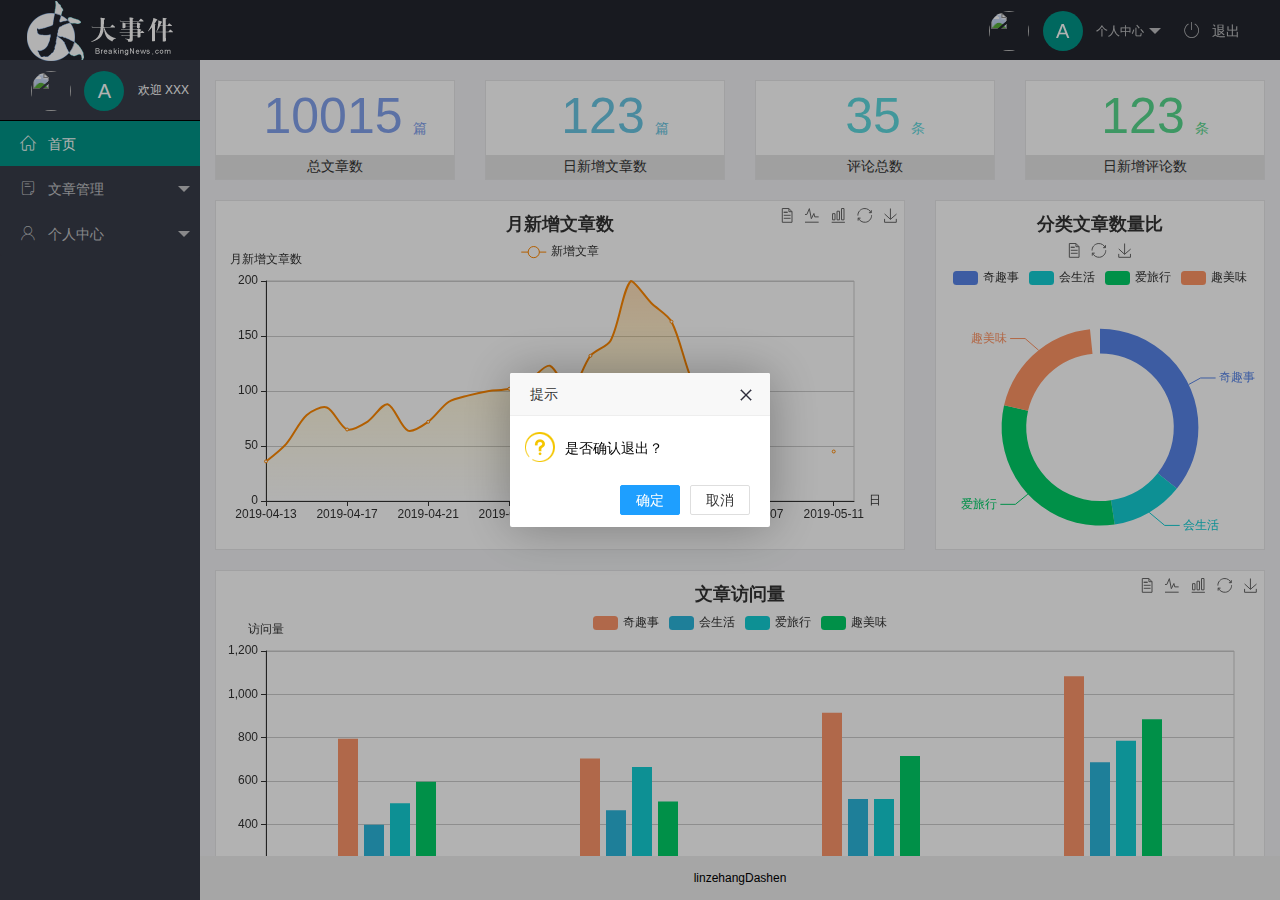
==== commit a03a30ee: "解决合并冲突" ====
--- a/index.html
+++ b/index.html
@@ -1,6 +1,5 @@
 <!DOCTYPE html>
 <html>
-
 <head>
 	<meta charset="utf-8">
 	<meta name="viewport" content="width=device-width, initial-scale=1, maximum-scale=1">
@@ -9,6 +8,7 @@
 	<link rel="stylesheet" href="./assets/fonts/iconfont.css">
 	<link rel="stylesheet" href="./assets/css/index.css">
 </head>
+
 
 <body class="layui-layout-body">
 <div class="layui-layout layui-layout-admin">
@@ -95,6 +95,7 @@
 <script src="./assets/lib/layui/layui.all.js"></script>
 <script src="./assets/js/baseAPI.js"></script>
 <script src="./assets/js/index.js"></script>
+
 </body>
 
 </html>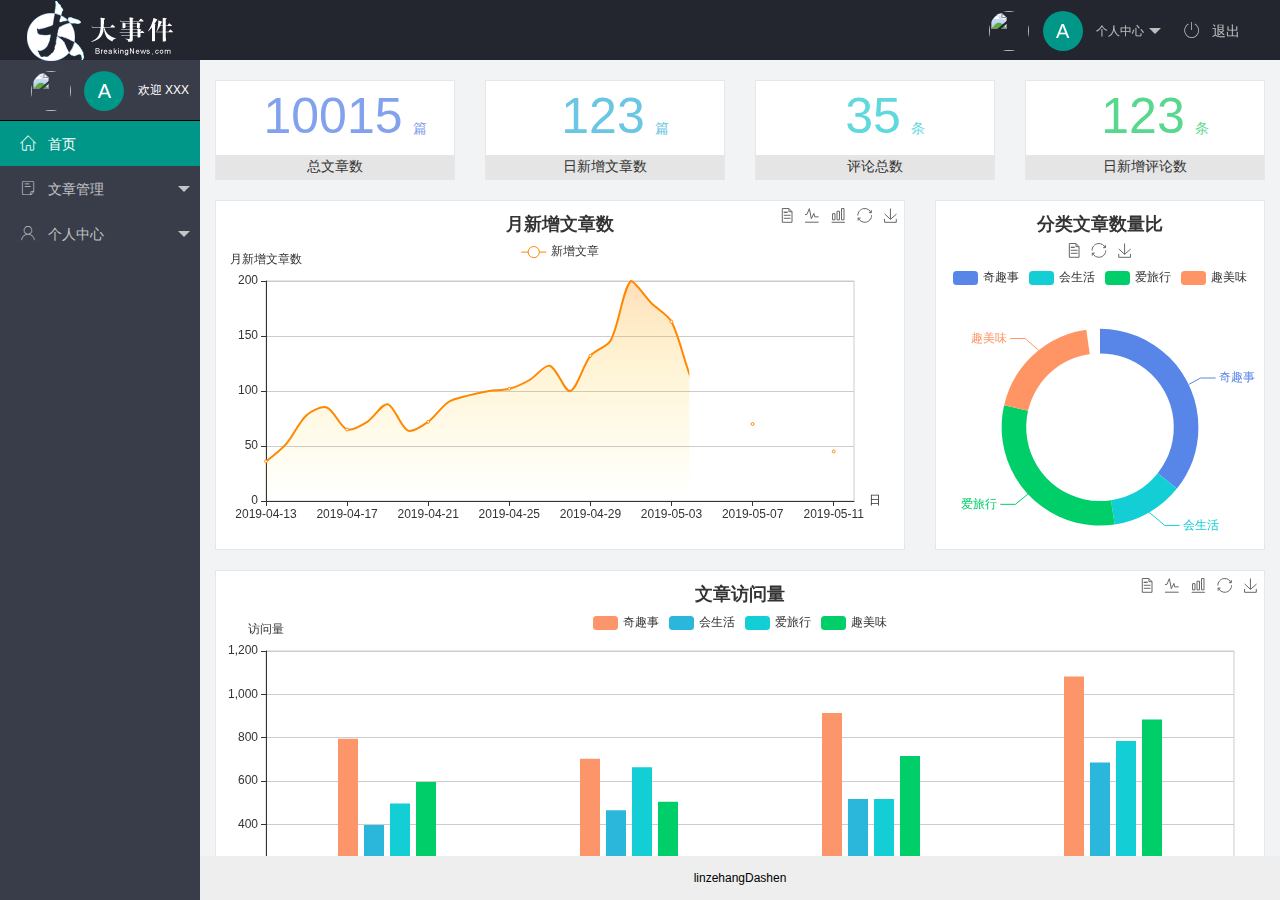
==== commit 43d779af: "用户信息模块功能完成" ====
--- a/index.html
+++ b/index.html
@@ -72,9 +72,9 @@
 						个人中心
 					</a>
 					<dl class="layui-nav-child">
-						<dd><a href="javascript:;"><i class="layui-icon layui-icon-app"></i>基本资料</a></dd>
-						<dd><a href="javascript:;"><i class="layui-icon layui-icon-app"></i>更换头像</a></dd>
-						<dd><a href="javascript:;"><i class="layui-icon layui-icon-app"></i>重置密码</a></dd>
+						<dd><a href="./user/user_info.html" target="fm"><i class="layui-icon layui-icon-app"></i>基本资料</a></dd>
+						<dd><a href="./user/user_avatar.html" target="fm"><i class="layui-icon layui-icon-app"></i>更换头像</a></dd>
+						<dd><a href="./user/user_pwd.html" target="fm"><i class="layui-icon layui-icon-app"></i>重置密码</a></dd>
 					</dl>
 				</li>
 			</ul>
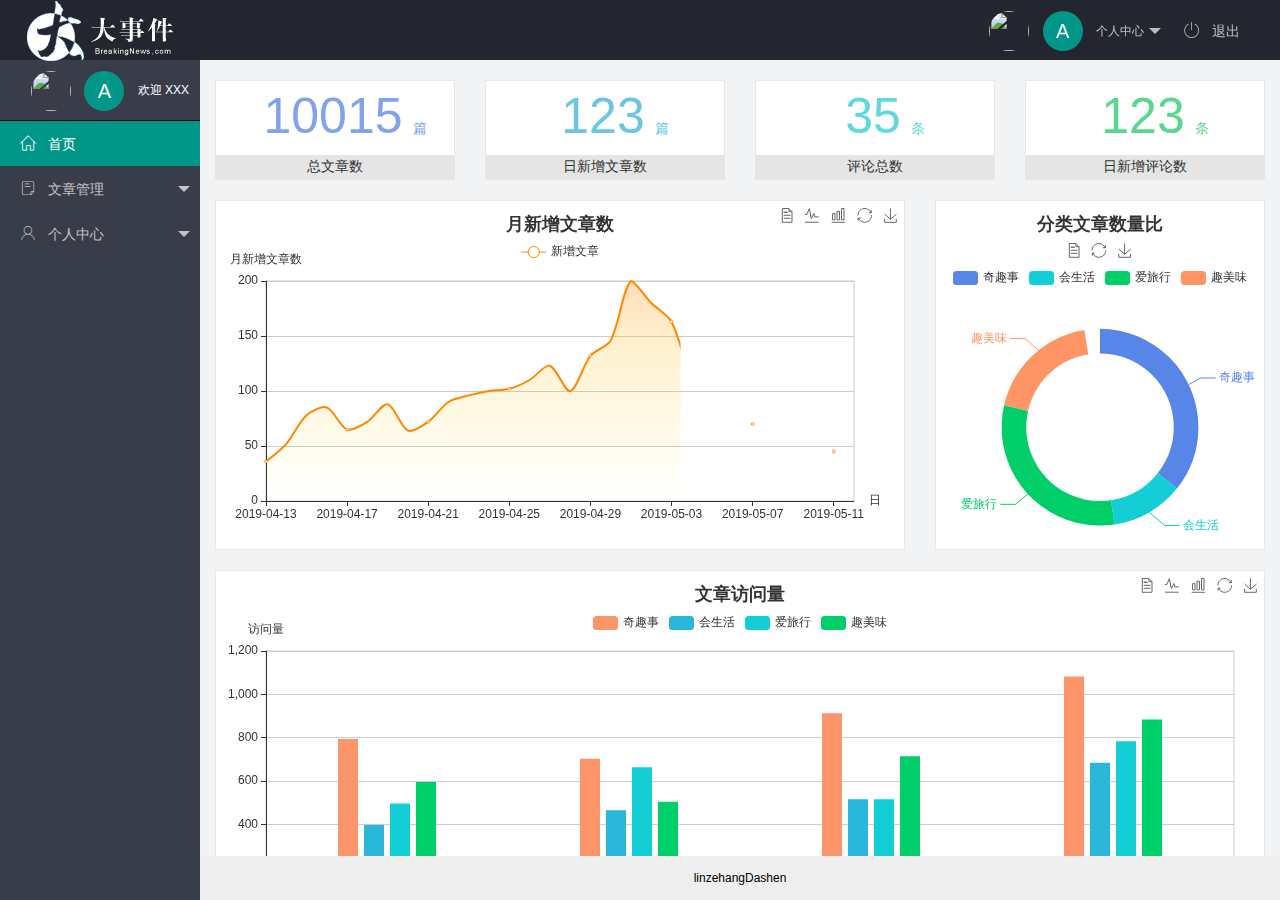
==== commit a5229772: "后台首页路径更正" ====
--- a/index.html
+++ b/index.html
@@ -50,7 +50,7 @@
 			<!-- 左侧导航区域（可配合layui已有的垂直导航） -->
 			<ul class="layui-nav layui-nav-tree" lay-filter="test" lay-shrink="all">
 				<li class="layui-nav-item layui-this">
-					<a href="/home/dashboard.html" target="fm">
+					<a href="./home/dashboard.html" target="fm">
 						<span class="iconfont icon-home"></span>
 						首页
 					</a>
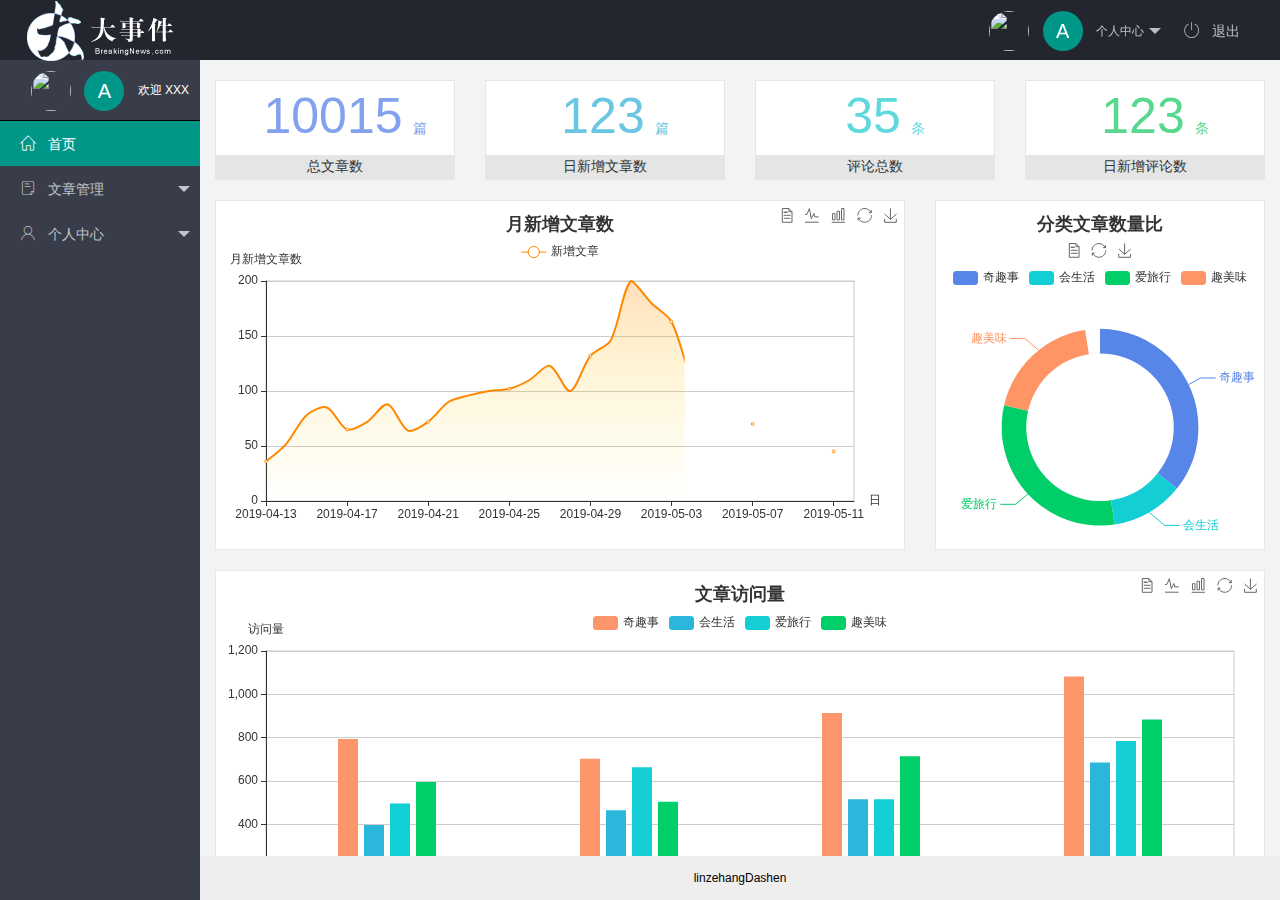
==== commit 966f236c: "完成文章类别管理部分功能" ====
--- a/index.html
+++ b/index.html
@@ -61,7 +61,7 @@
 						文章管理
 					</a>
 					<dl class="layui-nav-child">
-						<dd><a href="javascript:;"><i class="layui-icon layui-icon-app"></i>文章类别</a></dd>
+						<dd><a href="./article/art_cate.html" target="fm"><i class="layui-icon layui-icon-app"></i>文章类别</a></dd>
 						<dd><a href="javascript:;"><i class="layui-icon layui-icon-app"></i>文章列表</a></dd>
 						<dd><a href="javascript:;"><i class="layui-icon layui-icon-app"></i>发表文章</a></dd>
 					</dl>
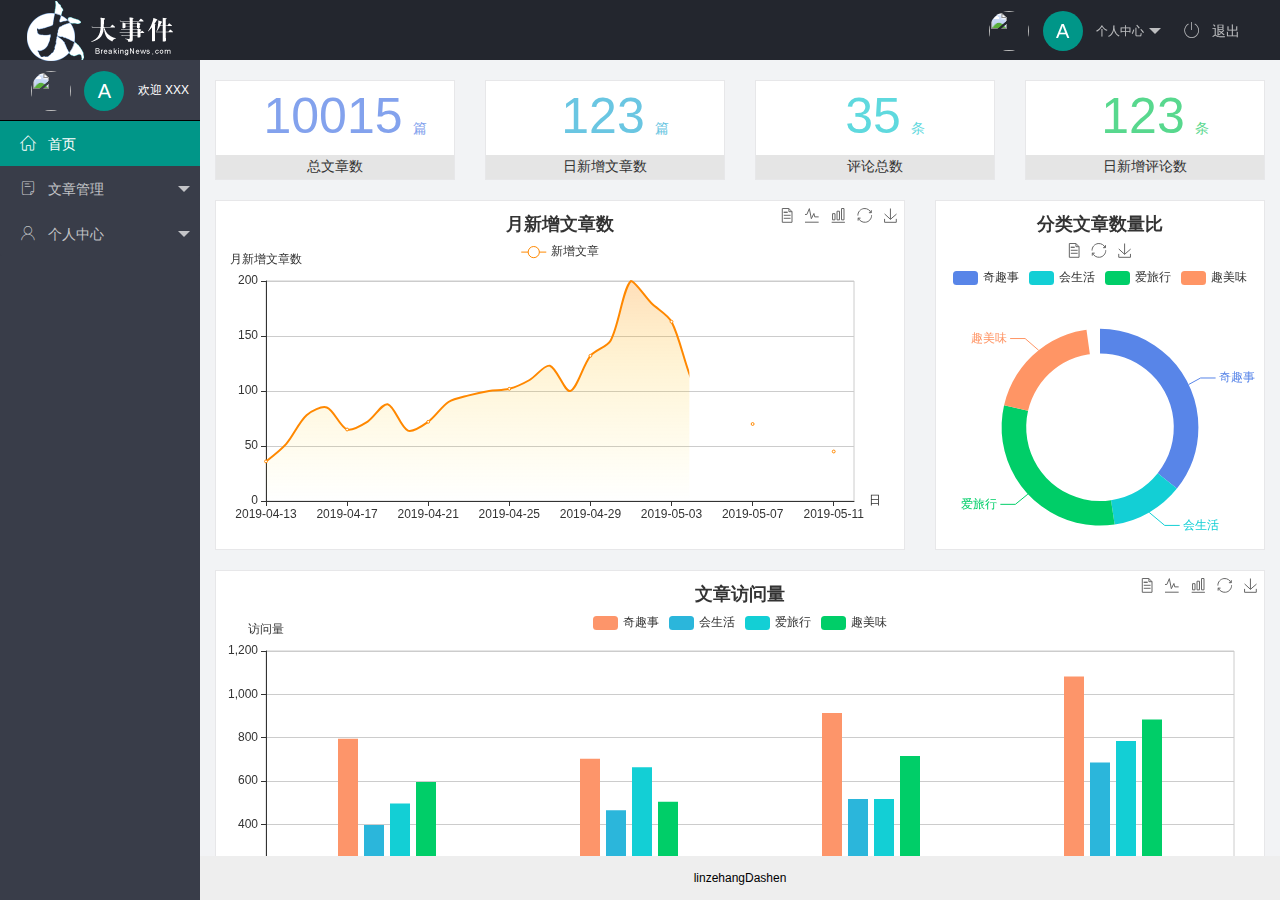
==== commit add58bf4: "文件管理功能完成" ====
--- a/index.html
+++ b/index.html
@@ -50,7 +50,7 @@
 			<!-- 左侧导航区域（可配合layui已有的垂直导航） -->
 			<ul class="layui-nav layui-nav-tree" lay-filter="test" lay-shrink="all">
 				<li class="layui-nav-item layui-this">
-					<a href="./home/dashboard.html" target="fm">
+					<a href="home/dashboard.html" target="fm">
 						<span class="iconfont icon-home"></span>
 						首页
 					</a>
@@ -61,9 +61,9 @@
 						文章管理
 					</a>
 					<dl class="layui-nav-child">
-						<dd><a href="./article/art_cate.html" target="fm"><i class="layui-icon layui-icon-app"></i>文章类别</a></dd>
-						<dd><a href="javascript:;"><i class="layui-icon layui-icon-app"></i>文章列表</a></dd>
-						<dd><a href="javascript:;"><i class="layui-icon layui-icon-app"></i>发表文章</a></dd>
+						<dd><a href="article/art_cate.html" target="fm"><i class="layui-icon layui-icon-app"></i>文章类别</a></dd>
+						<dd><a id="art_list" href="article/art_list.html" target="fm"><i class="layui-icon layui-icon-app"></i>文章列表</a></dd>
+						<dd><a href="article/art_pub.html" target="fm"><i class="layui-icon layui-icon-app"></i>发表文章</a></dd>
 					</dl>
 				</li>
 				<li class="layui-nav-item">
